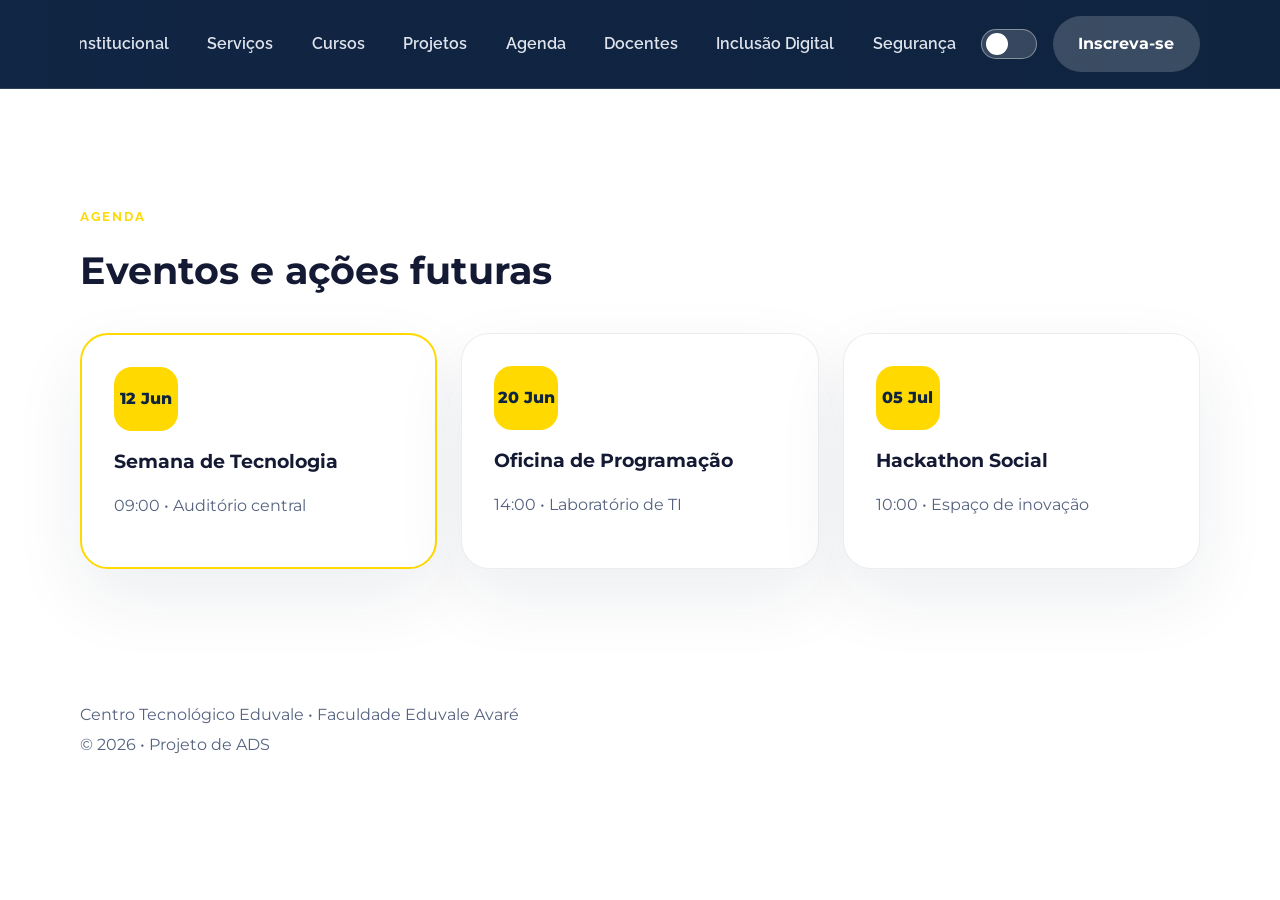
==== agenda.html @ 276365ef "first commit" ====
<!DOCTYPE html>
<html lang="pt-BR">
<head>
  <meta charset="UTF-8">
  <meta name="viewport" content="width=device-width, initial-scale=1.0">
  <title>Agenda - Centro Tecnológico Eduvale</title>
  <link rel="preconnect" href="https://fonts.googleapis.com">
  <link rel="preconnect" href="https://fonts.gstatic.com" crossorigin>
  <link href="https://fonts.googleapis.com/css2?family=Montserrat:wght@300;400;500;600;700;800&family=Raleway:wght@300;400;500;600;700&display=swap" rel="stylesheet">
  <link rel="stylesheet" href="style.css">
  <script defer src="app.js"></script>
</head>
<body>
  <div id="readingProgress" class="reading-progress"></div>
  <header class="topbar" id="topbar">
    <div class="container header-inner">
      <nav class="main-nav" aria-label="Menu principal">
        <a href="index.html">Home</a>
        <a href="institucional.html">Institucional</a>
        <a href="servicos.html">Serviços</a>
        <a href="cursos.html">Cursos</a>
        <a href="projetos.html">Projetos</a>
        <a href="agenda.html">Agenda</a>
        <a href="docentes.html">Docentes</a>
        <a href="inclusao.html">Inclusão Digital</a>
        <a href="seguranca.html">Segurança</a>
        <a href="contato.html">Contato</a>
      </nav>
      <div class="header-actions">
        <button id="darkModeBtn" class="toggle-switch" aria-label="Alternar tema"><span></span></button>
        <a href="contato.html" class="btn btn-signup">Inscreva-se</a>
      </div>
    </div>
  </header>

  <main class="main-content">
    <section class="section section-agenda container">
      <div class="section-heading">
        <span class="section-label">Agenda</span>
        <h2>Eventos e ações futuras</h2>
      </div>
      <div class="agenda-grid">
        <article class="agenda-card highlight-event">
          <span class="agenda-date">12 Jun</span>
          <h3>Semana de Tecnologia</h3>
          <p>09:00 • Auditório central</p>
        </article>
        <article class="agenda-card">
          <span class="agenda-date">20 Jun</span>
          <h3>Oficina de Programação</h3>
          <p>14:00 • Laboratório de TI</p>
        </article>
        <article class="agenda-card">
          <span class="agenda-date">05 Jul</span>
          <h3>Hackathon Social</h3>
          <p>10:00 • Espaço de inovação</p>
        </article>
      </div>
    </section>
  </main>

  <footer class="site-footer container">
    <p>Centro Tecnológico Eduvale • Faculdade Eduvale Avaré</p>
    <p>© 2026 • Projeto de ADS</p>
  </footer>
</body>
</html>
---- style.css ----
/* New layout based on the Eduvale project principal */
:root {
  --primary: #0f243f;
  --secondary: #ffd900;
  --accent: #2657a4;
  --background: #f5f8ff;
  --surface: #ffffff;
  --text: #141a33;
  --muted: #55627f;
  --border: rgba(15, 36, 63, 0.08);
  --shadow: 0 28px 70px rgba(15, 36, 63, 0.08);
}

* {
  box-sizing: border-box;
}

html {
  scroll-behavior: smooth;
  scroll-padding-top: 110px;
}

body {
  margin: 0;
  /* Primary UI font */
  font-family: 'Outfit', 'Montserrat', system-ui, -apple-system, "Segoe UI", Roboto, "Helvetica Neue", Arial, sans-serif;
  background: #ffffff;
  color: var(--text);
  line-height: 1.6;
}

/* Headings use Montserrat for stronger display */
h1, h2, h3 {
  font-family: 'Montserrat', 'Raleway', 'Outfit', system-ui, -apple-system, "Segoe UI", Roboto, Arial, sans-serif;
}

h1 {
  font-weight: 900;
}

h2, h3 {
  font-weight: 700;
}

img {
  display: block;
  max-width: 100%;
}

button,
input,
select,
textarea {
  font: inherit;
}

.container {
  width: min(1120px, calc(100% - 2rem));
  margin: 0 auto;
}

.topbar {
  position: fixed;
  inset: 0 auto auto;
  width: 100%;
  z-index: 150;
  background: linear-gradient(90deg, #112544, #0f243f);
  border-bottom: 1px solid rgba(255, 255, 255, 0.12);
  backdrop-filter: blur(15px);
}

.header-inner {
  display: flex;
  align-items: center;
  justify-content: space-between;
  gap: 1rem;
  padding: 1rem 0;
}

.main-nav {
  display: flex;
  align-items: center;
  justify-content: center;
  gap: 1.2rem;
  flex-wrap: nowrap;
  overflow-x: auto;
  white-space: nowrap;
  padding: 0.2rem 1rem;
  flex: 1 1 auto; /* allow nav to take available space and center correctly */
}

.main-nav::-webkit-scrollbar {
  display: none;
}

.main-nav a {
  min-width: max-content;
}

.main-nav a,
.sidebar-link {
  color: var(--background);
  text-decoration: none;
  font-weight: 600;
  transition: color 0.2s ease, opacity 0.2s ease;
  opacity: 0.9;
}

/* Use Raleway for navigation and small labels */
.main-nav a,
.sidebar-link,
.section-label {
  font-family: 'Raleway', 'Outfit', system-ui, -apple-system, "Segoe UI", Roboto, Arial, sans-serif;
}

/* Small home button in the top nav */
/* removed .btn-home — logo is the Home control */

/* Home button on the left of the header */
.home-link {
  display: inline-flex;
  align-items: center;
  justify-content: center;
  margin-right: 1rem;
  text-decoration: none;
  color: #fff;
  background: rgba(255,255,255,0.12);
  border: 1px solid rgba(255,255,255,0.18);
  border-radius: 999px;
  padding: 0.55rem 0.9rem;
  font-size: 0.95rem;
  font-weight: 700;
  letter-spacing: 0.04em;
  transition: background 0.2s ease, transform 0.2s ease;
  flex: 0 0 auto;
  z-index: 175;
}

.home-link:hover,
.home-link:focus-visible {
  background: rgba(255,255,255,0.2);
  transform: translateY(-1px);
}

.main-nav {
  display: flex;
  align-items: center;
  justify-content: center;
  gap: 1.2rem;
  flex-wrap: nowrap;
  overflow-x: auto;
  white-space: nowrap;
  padding: 0.2rem 0.75rem;
  flex: 1 1 auto; /* allow nav to take available space and center correctly */
  min-width: 0;
}

.main-nav a {
  min-width: max-content;
  padding: 0.35rem 0.6rem;
}


.main-nav a:hover,
.sidebar-link:hover,
.main-nav a.active,
.sidebar-link.active {
  color: #fff;
  opacity: 1;
}

.header-actions {
  display: flex;
  align-items: center;
  gap: 1rem;
}

.toggle-switch {
  width: 56px;
  height: 30px;
  border-radius: 999px;
  border: 1px solid rgba(255, 255, 255, 0.4);
  background: rgba(255, 255, 255, 0.16);
  position: relative;
  cursor: pointer;
  padding: 3px;
}

.toggle-switch span {
  content: '';
  position: absolute;
  width: 22px;
  height: 22px;
  border-radius: 50%;
  background: #fff;
  top: 50%;
  left: 4px;
  transform: translateY(-50%);
  transition: transform 0.25s ease;
}

body.dark-mode .toggle-switch span {
  transform: translate(24px, -50%);
}

.btn-signup {
  display: inline-flex;
  align-items: center;
  justify-content: center;
  padding: 0.85rem 1.5rem;
  border-radius: 999px;
  background: rgba(255, 255, 255, 0.18);
  color: #fff;
  text-decoration: none;
  font-weight: 700;
  border: 1px solid rgba(255, 255, 255, 0.25);
  transition: transform 0.2s ease, background 0.2s ease;
  white-space: nowrap;
}

.btn-signup:hover,
.btn-signup:focus-visible {
  transform: translateY(-2px);
  background: rgba(255, 255, 255, 0.28);
}

.burger-btn {
  display: none;
  border: none;
  background: none;
  color: #fff;
  font-size: 1.35rem;
  cursor: pointer;
}

.burger-btn {
  display: none;
  border: none;
  background: none;
  color: var(--primary);
  font-size: 1.35rem;
  cursor: pointer;
}

.sidebar {
  position: fixed;
  top: 0;
  left: 0;
  width: 280px;
  height: 100vh;
  background: rgba(255, 255, 255, 0.97);
  border-right: 1px solid rgba(15, 36, 63, 0.08);
  padding: 6rem 1.5rem 1.5rem;
  transform: translateX(-110%);
  transition: transform 0.3s ease;
  z-index: 160;
}

.sidebar.open {
  transform: translateX(0);
}

.sidebar-nav {
  display: grid;
  gap: 1rem;
}

.sidebar-overlay {
  position: fixed;
  inset: 0;
  background: rgba(15, 36, 63, 0.55);
  opacity: 0;
  visibility: hidden;
  transition: opacity 0.3s ease;
  z-index: 155;
}

.sidebar-overlay.open {
  opacity: 1;
  visibility: visible;
}

.reading-progress {
  position: fixed;
  top: 0;
  left: 0;
  height: 4px;
  width: 0;
  background: linear-gradient(90deg, var(--secondary), var(--accent));
  z-index: 170;
}

.intro-screen {
  position: fixed;
  inset: 0;
  display: flex;
  align-items: center;
  justify-content: center;
  background: linear-gradient(135deg, rgba(15, 36, 63, 0.94), rgba(38, 87, 164, 0.94));
  color: #fff;
  z-index: 999;
  padding: 2rem;
}

.intro-screen.hidden {
  opacity: 0;
  visibility: hidden;
  pointer-events: none;
}

.intro-content {
  max-width: 640px;
  text-align: center;
}

.hero-section {
  position: relative;
  min-height: 92vh;
  padding: 6rem 0 4rem;
  /* Background: use local image saved at images/havet1666101108.jpg */
  background-image: linear-gradient(180deg, rgba(15, 36, 63, 0.84), rgba(15, 36, 63, 0.32)), url('images/havet1666101108.jpg');
  background-size: cover;
  background-position: center;
  color: #fff;
}

  /* hero content centered via panel */
.hero-content {
  position: relative;
  z-index: 1;
  text-align: center;
  display: flex;
  align-items: center;
  justify-content: center;
}

/* centered rounded panel inside hero */
.hero-panel {
  width: min(1100px, calc(100% - 4rem));
  background: rgba(15,36,63,0.88);
  border-radius: 28px;
  padding: 3.25rem 2.25rem;
  box-shadow: 0 30px 80px rgba(15,36,63,0.45);
  border: 1px solid rgba(255,255,255,0.04);
  backdrop-filter: blur(6px);
  text-align: center;
}

/* Buttons */
.btn-primary {
  background: var(--secondary);
  color: var(--primary);
  padding: 0.85rem 1.6rem;
  border-radius: 999px;
  font-weight: 800;
  text-decoration: none;
  box-shadow: 0 10px 30px rgba(255,217,0,0.12);
}

.btn-secondary {
  background: rgba(255,255,255,0.12);
  color: #fff;
  padding: 0.75rem 1.25rem;
  border-radius: 999px;
  border: 1px solid rgba(255,255,255,0.12);
  text-decoration: none;
}

.hero-overlay {
  position: absolute;
  inset: 0;
  background: radial-gradient(circle at top left, rgba(255,255,255,0.18), transparent 30%);
}

.hero-content {
  position: relative;
  z-index: 1;
  text-align: center;
}

.eyebrow {
  display: inline-flex;
  margin-bottom: 1rem;
  color: var(--secondary);
  font-weight: 700;
  text-transform: uppercase;
  letter-spacing: 0.18em;
}

.hero-section h1 {
  margin: 0 auto 1.2rem;
  max-width: 780px;
  font-size: clamp(2.6rem, 6vw, 5rem);
  line-height: 1.02;
  font-weight: 900;
  font-family: 'Montserrat', 'Raleway', 'Outfit', system-ui, sans-serif;
  letter-spacing: -0.02em;
  text-rendering: optimizeLegibility;
  -webkit-font-smoothing: antialiased;
  -moz-osx-font-smoothing: grayscale;
}

.hero-section p {
  margin: 0 auto 2rem;
  max-width: 42rem;
  color: rgba(255,255,255,0.9);
}

.hero-actions {
  display: flex;
  justify-content: center;
  gap: 1rem;
  flex-wrap: wrap;
  margin-bottom: 2rem;
}

.hero-badges {
  display: flex;
  justify-content: center;
  gap: 0.75rem;
  flex-wrap: wrap;
}

.badge {
  background: rgba(255,255,255,0.12);
  color: #fff;
  padding: 0.75rem 1rem;
  border-radius: 999px;
  font-weight: 700;
}

.section {
  padding: 6rem 0;
}

.section-heading {
  display: grid;
  gap: 0.8rem;
  margin-bottom: 2rem;
}

.section-heading h2 {
  margin: 0;
  font-size: clamp(2rem, 3vw, 2.8rem);
}

/* Docentes grid and card styles */
.docentes-grid {
  display: grid;
  grid-template-columns: repeat(auto-fit, minmax(220px, 1fr));
  gap: 1rem;
  align-items: start;
}

.docente-card {
  display: flex;
  gap: 1rem;
  align-items: center;
  background: linear-gradient(180deg, rgba(255,255,255,0.02), rgba(255,255,255,0.01));
  padding: 1rem;
  border-radius: 12px;
  border: 1px solid rgba(15,36,63,0.06);
  transition: transform 260ms cubic-bezier(.2,.9,.2,1), box-shadow 260ms ease, background 260ms ease;
  cursor: pointer;
}

.docente-card:focus {
  outline: none;
  box-shadow: 0 8px 30px rgba(2,6,23,0.12);
  transform: translateY(-6px);
}

.docente-card .avatar {
  flex: 0 0 56px;
  height: 56px;
  border-radius: 12px;
  display: grid;
  place-items: center;
  font-weight: 800;
  color: var(--primary);
  background: linear-gradient(135deg, rgba(255,217,0,0.12), rgba(38,87,164,0.06));
  font-family: 'Montserrat', sans-serif;
}

.doc-body {
  flex: 1 1 auto;
}

.doc-name {
  margin: 0;
  font-size: 1rem;
  font-weight: 700;
}

.doc-role {
  margin: 0.15rem 0 0;
  font-size: 0.9rem;
  color: var(--muted);
}

.doc-more {
  margin-top: 0.6rem;
  color: var(--text);
  font-size: 0.92rem;
  max-height: 0;
  overflow: hidden;
  transition: max-height 300ms ease, opacity 300ms ease;
  opacity: 0;
}

.docente-card[aria-expanded="true"] {
  background: rgba(255,255,255,0.03);
}

.docente-card[aria-expanded="true"] .doc-more {
  max-height: 160px;
  opacity: 1;
}

@media (max-width: 620px) {
  .docente-card { gap: 0.75rem; padding: 0.85rem; }
  .docente-card .avatar { flex-basis: 48px; height: 48px; }
}

.section-label {
  color: var(--secondary);
  font-weight: 700;
  letter-spacing: 0.16em;
  text-transform: uppercase;
  font-size: 0.82rem;
}

.course-overview {
  background: rgba(255,255,255,0.08);
  border: 1px solid rgba(255,255,255,0.16);
  border-radius: 26px;
  padding: 2rem;
  margin-top: 1.5rem;
  color: rgba(255,255,255,0.92);
}

.course-overview p {
  margin: 0 0 1rem;
  line-height: 1.78;
}

.course-info-grid {
  display: grid;
  grid-template-columns: repeat(4, minmax(150px, 1fr));
  gap: 1rem;
  margin-top: 1.8rem;
}

.course-info-card {
  background: rgba(255,255,255,0.08);
  border: 1px solid rgba(255,255,255,0.16);
  border-radius: 24px;
  padding: 1.5rem;
  text-align: center;
}

.course-info-card h3 {
  margin: 0;
  font-size: 0.95rem;
  font-weight: 700;
  color: var(--secondary);
}

.course-info-card p {
  margin: 0.75rem 0 0;
  color: #fff;
  font-size: 0.96rem;
  line-height: 1.5;
}

.course-legal {
  display: grid;
  gap: 1rem;
  margin-top: 1.8rem;
  padding: 1.75rem;
  background: rgba(255,255,255,0.06);
  border: 1px solid rgba(255,255,255,0.14);
  border-radius: 24px;
}

.course-legal h3 {
  margin: 0 0 0.5rem;
  font-size: 1rem;
  color: var(--secondary);
}

.course-legal p {
  margin: 0;
  color: rgba(255,255,255,0.86);
  line-height: 1.65;
}

@media (max-width: 900px) {
  .course-info-grid {
    grid-template-columns: repeat(2, minmax(150px, 1fr));
  }
}

@media (max-width: 620px) {
  .course-info-grid {
    grid-template-columns: 1fr;
  }
}

.highlights-section,
.service-grid,
.course-grid,
.projects-grid,
.agenda-grid,
.docentes-grid,
.institutional-grid,
.grade-grid,
.security-grid {
  display: grid;
  gap: 1.5rem;
}

.highlights-section {
  grid-template-columns: repeat(3, minmax(220px, 1fr));
}

.highlight-card,
.service-card,
.course-card,
.project-card,
.agenda-card,
.docente-card,
.grade-card,
.glass-card,
.contact-info {
  background: var(--surface);
  border: 1px solid var(--border);
  border-radius: 28px;
  box-shadow: var(--shadow);
  padding: 2rem;
}

.highlight-card h2,
.service-card h3,
.course-card h3,
.project-card h3,
.agenda-card h3,
.docente-card h3,
.grade-card h3,
.glass-card h3 {
  margin: 0;
}

.highlight-card p,
.service-card p,
.course-card p,
.project-card p,
.agenda-card p,
.docente-card p,
.grade-card p,
.glass-card p {
  margin-top: 1rem;
  color: var(--muted);
}

.institutional-grid {
  grid-template-columns: repeat(3, minmax(240px, 1fr));
}

.institutional-details {
  display: grid;
  gap: 1.5rem;
  margin-top: 2rem;
}

.institutional-images {
  display: grid;
  gap: 1rem;
  grid-template-columns: repeat(2, minmax(0, 1fr));
}

.institutional-images img {
  width: 100%;
  aspect-ratio: 4 / 3;
  object-fit: cover;
  border-radius: 24px;
}

.service-grid,
.course-grid,
.projects-grid,
.agenda-grid,
.docentes-grid,
.security-grid,
.grade-grid {
  grid-template-columns: repeat(3, minmax(240px, 1fr));
}

.service-card,
.project-card,
.docente-card,
.course-card,
.grade-card {
  display: flex;
  flex-direction: column;
  justify-content: space-between;
}

.project-card {
  gap: 1rem;
}

.project-image {
  width: 100%;
  min-height: 180px;
  border-radius: 22px;
  background: linear-gradient(135deg, var(--accent), var(--primary));
}

.course-badge {
  display: inline-flex;
  align-items: center;
  justify-content: center;
  padding: 0.75rem 1rem;
  border-radius: 999px;
  background: var(--background);
  color: var(--text);
  font-weight: 700;
  margin-top: 1.2rem;
}

.neon-card::before {
  content: '';
  position: absolute;
  inset: -20px;
  background: radial-gradient(circle at top left, rgba(255, 217, 0, 0.2), transparent 25%);
  opacity: 0;
  transition: opacity 0.3s ease;
}

.neon-card:hover::before {
  opacity: 1;
}

.hover-lift {
  transition: transform 0.25s ease, box-shadow 0.25s ease;
}

.hover-lift:hover {
  transform: translateY(-8px);
  box-shadow: 0 30px 60px rgba(15, 36, 63, 0.12);
}

.course-filter {
  display: flex;
  flex-wrap: wrap;
  gap: 0.75rem;
  margin-bottom: 2rem;
}

.filter-tab {
  background: rgba(255,255,255,0.92);
  border: 1px solid rgba(15, 36, 63, 0.12);
  color: var(--text);
  padding: 0.9rem 1.2rem;
  border-radius: 999px;
  cursor: pointer;
  transition: all 0.25s ease;
}

.filter-tab.active,
.filter-tab:hover {
  border-color: var(--secondary);
  color: var(--primary);
  background: rgba(255, 217, 0, 0.14);
}

.grade-block {
  margin-top: 3rem;
}

.agenda-card {
  padding: 2rem;
}

.agenda-date {
  display: inline-flex;
  align-items: center;
  justify-content: center;
  width: 4rem;
  height: 4rem;
  border-radius: 18px;
  background: var(--secondary);
  color: var(--primary);
  font-weight: 800;
  margin-bottom: 1rem;
}

.highlight-event {
  border: 2px solid var(--secondary);
}

.docente-card img {
  width: 100%;
  aspect-ratio: 1 / 1;
  object-fit: cover;
  border-radius: 24px;
  margin-bottom: 1rem;
}

/* When there are no photos, center names and areas */
.no-photos .docente-card,
.no-photos .team-card {
  display: flex;
  flex-direction: column;
  align-items: center;
  text-align: center;
  padding: 1rem 0.75rem;
}

.doc-name {
  font-size: 1.05rem;
  margin: 0 0 0.35rem 0;
}

.doc-area {
  color: #334155;
  font-size: 0.95rem;
}

.inclusion-list {
  list-style: none;
  padding: 0;
  margin: 1.5rem 0;
  display: grid;
  gap: 1rem;
}

.inclusion-list li {
  padding: 1rem 1.25rem;
  border-radius: 18px;
  background: var(--surface);
  border: 1px solid var(--border);
}

.contact-block {
  display: grid;
  grid-template-columns: 1.35fr 1fr;
  gap: 2rem;
}

.contact-right {
  display: grid;
  gap: 1rem;
}

.contact-map {
  padding: 1.5rem;
}

.map-wrapper {
  width: 100%;
  border-radius: 22px;
  overflow: hidden;
  box-shadow: inset 0 0 0 1px rgba(15, 36, 63, 0.08);
}

.contact-form {
  display: grid;
  gap: 1rem;
}

label {
  font-weight: 600;
}

input,
textarea {
  width: 100%;
  border: 1px solid rgba(15, 36, 63, 0.12);
  border-radius: 18px;
  padding: 1rem 1.1rem;
  background: #fff;
  color: var(--text);
}

textarea {
  resize: vertical;
}

.form-status {
  min-height: 1.4rem;
  color: var(--primary);
  font-weight: 600;
}

.btn {
  display: inline-flex;
  align-items: center;
  justify-content: center;
  padding: 0.95rem 1.6rem;
  border-radius: 999px;
  border: none;
  cursor: pointer;
  transition: transform 0.2s ease, box-shadow 0.2s ease;
}

.btn:hover,
.btn:focus-visible {
  transform: translateY(-1px);
}

.btn-primary {
  background: var(--secondary);
  color: var(--primary);
  font-weight: 700;
}

.btn-secondary {
  background: rgba(255,255,255,0.14);
  color: #fff;
  border: 1px solid rgba(255,255,255,0.22);
}

.main-content {
  padding-top: 110px;
}

.hidden-section {
  display: none !important;
}

.site-footer {
  padding: 2rem 0 4rem;
  color: var(--muted);
}

.site-footer p {
  margin: 0.3rem 0;
}

@media (max-width: 1100px) {
  .highlights-section,
  .institutional-grid,
  .service-grid,
  .course-grid,
  .projects-grid,
  .agenda-grid,
  .docentes-grid,
  .security-grid,
  .grade-grid {
    grid-template-columns: repeat(2, minmax(220px, 1fr));
  }

  .contact-block {
    grid-template-columns: 1fr;
  }
}

@media (max-width: 900px) {
  .main-nav {
    display: none;
  }

  .burger-btn {
    display: inline-flex;
  }

  .sidebar {
    width: min(320px, 100%);
  }

  .hero-section {
    padding-top: 5rem;
    min-height: 80vh;
  }
  .site-logo img { height: 38px; }
  .hero-panel { width: calc(100% - 2rem); padding: 2.25rem 1.25rem; border-radius: 20px; }
}

@media (max-width: 820px) {
  .header-inner {
    flex-wrap: wrap;
    align-items: center;
  }

  .site-logo img { height: 36px; }

  .institutional-images,
  .service-grid,
  .course-grid,
  .highlights-section,
  .projects-grid,
  .agenda-grid,
  .docentes-grid,
  .security-grid,
  .grade-grid {
    grid-template-columns: 1fr;
  }
}

@media (max-width: 620px) {
  .topbar {
    padding: 0.85rem 0;
  }

  .hero-section h1 {
    font-size: 2.2rem;
  }

  .hero-section p {
    font-size: 1rem;
  }

  .section {
    padding: 4rem 0;
  }
  .site-logo img { height: 32px; }
  .hero-panel { padding: 1.6rem 1rem; border-radius: 16px; }
  .hero-badges { gap: 0.5rem; }
  .badge { padding: 0.5rem 0.75rem; font-size: 0.9rem; }
  .btn-signup { padding: 0.6rem 1rem; font-size: 0.95rem; }
}
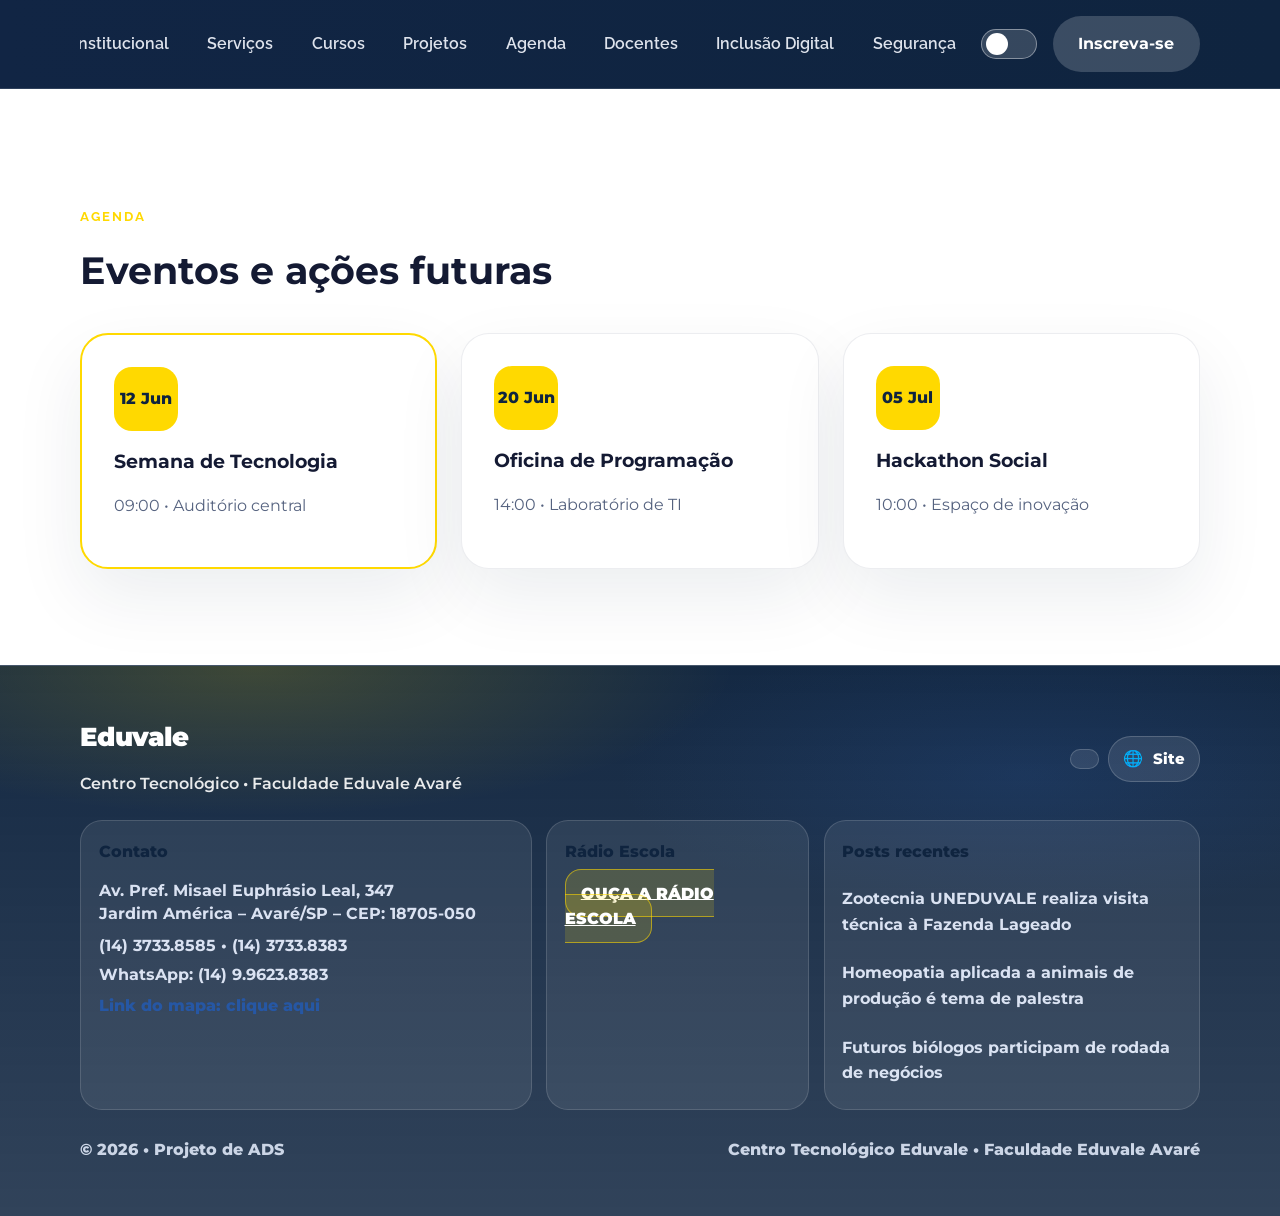
==== commit b1ccd92b: "Atualização do site" ====
--- a/agenda.html
+++ b/agenda.html
@@ -59,9 +59,53 @@
     </section>
   </main>
 
-  <footer class="site-footer container">
-    <p>Centro Tecnológico Eduvale • Faculdade Eduvale Avaré</p>
-    <p>© 2026 • Projeto de ADS</p>
+  <footer class="site-footer site-footer--compact" role="contentinfo">
+    <div class="container footer-compact-inner">
+      <div class="footer-compact-top">
+        <div class="footer-brand">
+          <div class="footer-logo" aria-hidden="true">Eduvale</div>
+          <p class="footer-tagline">Centro Tecnológico • Faculdade Eduvale Avaré</p>
+        </div>
+
+        <div class="footer-compact-actions" aria-label="Ações rápidas">
+          </a>
+          <a class="footer-cta" href="#" onclick="return false;" aria-label="Abrir WhatsApp">
+          <a class="footer-cta" href="https://www.eduvaleavare.com.br" target="_blank" rel="noopener">🌐 <span>Site</span></a>
+        </div>
+      </div>
+
+      <div class="footer-compact-grid">
+        <div class="footer-compact-card">
+          <h3 class="footer-title">Contato</h3>
+          <p class="footer-text">
+            Av. Pref. Misael Euphrásio Leal, 347<br>
+            Jardim América – Avaré/SP – CEP: 18705-050
+          </p>
+          <p class="footer-text" style="margin-top:.6rem;">(14) 3733.8585 • (14) 3733.8383</p>
+          <p class="footer-text" style="margin-top:.4rem;">WhatsApp: (14) 9.9623.8383</p>
+          <a class="footer-link" href="#" onclick="return false;" aria-label="Link do mapa">Link do mapa: clique aqui</a>
+        </div>
+
+        <div class="footer-compact-card">
+          <h3 class="footer-title">Rádio Escola</h3>
+          <a class="footer-mini-btn" href="https://www.eduvalefm.com.br/radio/" target="_blank" rel="noopener">OUÇA A RÁDIO ESCOLA</a>
+        </div>
+
+        <div class="footer-compact-card">
+          <h3 class="footer-title">Posts recentes</h3>
+          <ul class="footer-posts footer-posts--compact" aria-label="Posts recentes">
+            <li><a href="#" onclick="return false;">Zootecnia UNEDUVALE realiza visita técnica à Fazenda Lageado</a></li>
+            <li><a href="#" onclick="return false;">Homeopatia aplicada a animais de produção é tema de palestra</a></li>
+            <li><a href="#" onclick="return false;">Futuros biólogos participam de rodada de negócios</a></li>
+          </ul>
+        </div>
+      </div>
+
+      <div class="footer-bottom footer-bottom--compact">
+        <p class="footer-copy">© 2026 • Projeto de ADS</p>
+        <p class="footer-legal">Centro Tecnológico Eduvale • Faculdade Eduvale Avaré</p>
+      </div>
+    </div>
   </footer>
 </body>
 </html>
--- a/style.css
+++ b/style.css
@@ -123,17 +123,49 @@
   justify-content: center;
   margin-right: 1rem;
   text-decoration: none;
-  color: #fff;
-  background: rgba(255,255,255,0.12);
-  border: 1px solid rgba(255,255,255,0.18);
-  border-radius: 999px;
-  padding: 0.55rem 0.9rem;
-  font-size: 0.95rem;
-  font-weight: 700;
-  letter-spacing: 0.04em;
-  transition: background 0.2s ease, transform 0.2s ease;
+  background-color: #ffffff;
+  border-radius: 8px;
+  padding: 0.35rem 0.6rem;
+  transition: background 0.2s ease, transform 0.2s ease, box-shadow 0.2s ease;
   flex: 0 0 auto;
   z-index: 175;
+  height: 52px;
+  min-width: 130px;
+  box-shadow: 0 4px 12px rgba(0, 0, 0, 0.15);
+}
+
+.home-link img {
+  display: block;
+  height: 100%;
+  width: auto;
+  max-width: 120px;
+  object-fit: contain;
+
+  /* Garante visibilidade (caso algum filtro/opacidade esteja afetando) */
+  opacity: 1;
+  filter: none;
+  mix-blend-mode: normal;
+}
+
+
+.home-link:hover,
+.home-link:focus-visible {
+  background-color: #f0f0f0;
+  transform: translateY(-2px);
+  box-shadow: 0 6px 16px rgba(0, 0, 0, 0.2);
+}
+
+/* Accessibility helper */
+.sr-only {
+  position: absolute !important;
+  width: 1px;
+  height: 1px;
+  padding: 0;
+  margin: -1px;
+  overflow: hidden;
+  clip: rect(0, 0, 0, 0);
+  white-space: nowrap;
+  border: 0;
 }
 
 .home-link:hover,
@@ -199,9 +231,10 @@
   transition: transform 0.25s ease;
 }
 
-body.dark-mode .toggle-switch span {
+/* Dark mode desativado (removido para corrigir bug no cabeçario) */
+/* body.dark-mode .toggle-switch span {
   transform: translate(24px, -50%);
-}
+} */
 
 .btn-signup {
   display: inline-flex;
@@ -317,12 +350,32 @@
   position: relative;
   min-height: 92vh;
   padding: 6rem 0 4rem;
-  /* Background: use local image saved at images/havet1666101108.jpg */
-  background-image: linear-gradient(180deg, rgba(15, 36, 63, 0.84), rgba(15, 36, 63, 0.32)), url('images/havet1666101108.jpg');
+  /* Fachada com overlay mais “meio transparente” (camadas separadas) */
+  background-image: url('images/fachada.png');
   background-size: cover;
   background-position: center;
   color: #fff;
 }
+
+.hero-section::before {
+  content: '';
+  position: absolute;
+  inset: 0;
+  /* Cor + transparência pra manter os detalhes da fachada */
+  background:
+    linear-gradient(180deg, rgba(15, 36, 63, 0.78) 0%, rgba(15, 36, 63, 0.34) 55%, rgba(15, 36, 63, 0.12) 100%),
+    radial-gradient(circle at 20% 0%, rgba(255, 217, 0, 0.16), transparent 45%),
+    radial-gradient(circle at 90% 10%, rgba(38, 87, 164, 0.20), transparent 45%);
+  z-index: 0;
+}
+
+
+/* Garante que o conteúdo do hero fique acima do overlay */
+.hero-section > * {
+  position: relative;
+  z-index: 1;
+}
+
 
   /* hero content centered via panel */
 .hero-content {
@@ -371,6 +424,8 @@
   inset: 0;
   background: radial-gradient(circle at top left, rgba(255,255,255,0.18), transparent 30%);
 }
+
+/* removed inline fachada image; using hero background instead */
 
 .hero-content {
   position: relative;
@@ -640,6 +695,65 @@
   padding: 2rem;
 }
 
+/* Grade Curricular (ADS) - deixar mais “bonita” com borda azul/dourada */
+#cursos .grade-card {
+  position: relative;
+  background: rgba(255,255,255,0.98);
+  border: 1px solid rgba(15,36,63,0.12);
+  overflow: hidden;
+}
+
+#cursos .grade-card::before {
+  content: '';
+  position: absolute;
+  inset: 0;
+  border-radius: 28px;
+  padding: 1px;
+  background: linear-gradient(135deg, rgba(38,87,164,0.95), rgba(255,217,0,0.75));
+  -webkit-mask:
+    linear-gradient(#000 0 0) content-box,
+    linear-gradient(#000 0 0);
+  mask:
+    linear-gradient(#000 0 0) content-box,
+    linear-gradient(#000 0 0);
+  -webkit-mask-composite: xor;
+  mask-composite: exclude;
+  pointer-events: none;
+}
+
+#cursos .grade-card::after {
+  content: '';
+  position: absolute;
+  inset: -60px -80px auto auto;
+  width: 180px;
+  height: 180px;
+  background: radial-gradient(circle at center, rgba(255,217,0,0.20), transparent 60%);
+  transform: rotate(18deg);
+  pointer-events: none;
+}
+
+#cursos .grade-card h3 {
+  color: var(--primary);
+}
+
+#cursos .grade-card ul {
+  margin-top: 0.75rem;
+}
+
+#cursos .grade-card p {
+  margin-top: 1.1rem;
+  color: var(--muted);
+  font-weight: 700;
+}
+
+#cursos .course-legal {
+  box-shadow: var(--shadow);
+}
+
+#cursos .course-legal ul {
+  margin-top: 0.6rem;
+}
+
 .highlight-card h2,
 .service-card h3,
 .course-card h3,
@@ -686,6 +800,20 @@
   border-radius: 24px;
 }
 
+/* Textos longos no institucional (Histórico/Missão/Objetivos) */
+#institucional .institutional-details > div p,
+#institucional .institutional-details > div li {
+  color: rgba(255,255,255,0.92);
+}
+
+#institucional .institutional-details > div ul {
+  margin: 0.75rem 0 0;
+  padding-left: 1.2rem;
+  display: grid;
+  gap: 0.6rem;
+}
+
+
 .service-grid,
 .course-grid,
 .projects-grid,
@@ -931,13 +1059,374 @@
 }
 
 .site-footer {
-  padding: 2rem 0 4rem;
+  padding: 3.2rem 0 3rem;
+  color: #e8f0ff;
+  background: linear-gradient(180deg, rgba(15,36,63,0.98), rgba(15,36,63,0.86));
+  position: relative;
+  border-top: 1px solid rgba(255,255,255,0.10);
+}
+
+
+.site-footer::before {
+  content: '';
+  position: absolute;
+  inset: 0;
+  background:
+    radial-gradient(800px 250px at 20% 0%, rgba(255,217,0,0.18), transparent 60%),
+    radial-gradient(700px 240px at 80% 20%, rgba(38,87,164,0.22), transparent 58%);
+  pointer-events: none;
+}
+
+.site-footer * {
+  position: relative;
+}
+
+.footer-inner {
+  display: grid;
+  gap: 2.2rem;
+}
+
+/* Compact footer (blue, menor, mais moderno) */
+.footer-compact-inner {
+  display: grid;
+  gap: 1.2rem;
+}
+
+.footer-compact-top {
+  display: flex;
+  justify-content: space-between;
+  align-items: center;
+  gap: 1rem;
+  flex-wrap: wrap;
+}
+
+.footer-compact-actions {
+  display: flex;
+  gap: 0.6rem;
+  flex-wrap: wrap;
+}
+
+.footer-cta {
+  display: inline-flex;
+  align-items: center;
+  gap: 0.65rem;
+  padding: 0.55rem 0.85rem;
+  border-radius: 999px;
+  background: rgba(255,255,255,0.10);
+  border: 1px solid rgba(255,255,255,0.18);
+  color: #fff;
+  text-decoration: none;
+  font-weight: 800;
+  transition: transform 0.2s ease, box-shadow 0.2s ease, background 0.2s ease;
+}
+
+.footer-cta span {
+  font-size: 0.95rem;
+}
+
+.footer-cta:hover,
+.footer-cta:focus-visible {
+  transform: translateY(-2px);
+  background: rgba(255,255,255,0.16);
+  box-shadow: 0 18px 40px rgba(2,6,23,0.25);
+}
+
+.footer-compact-actions .footer-item{
+  display:none;
+}
+
+.footer-inline-email{
+  margin: 0;
+  font-weight: 900;
+  color: rgba(255,255,255,0.92);
+  font-size: 0.95rem;
+  padding: 0.25rem 0.6rem;
+  border-radius: 999px;
+  background: rgba(255,255,255,0.08);
+  border: 1px solid rgba(255,217,0,0.30);
+  box-shadow: inset 0 0 0 1px rgba(15,36,63,0.18);
+  transition: transform 0.2s ease, background 0.2s ease, box-shadow 0.2s ease;
+}
+
+.footer-inline-email:hover,
+.footer-inline-email:focus-visible{
+  transform: translateY(-2px);
+  background: rgba(255,217,0,0.16);
+  box-shadow: 0 16px 40px rgba(255,217,0,0.12);
+}
+
+.footer-compact-actions{
+  align-items: center;
+}
+
+
+.footer-compact-grid {
+  display: grid;
+  grid-template-columns: 1.2fr 0.7fr 1fr;
+  gap: 0.9rem;
+}
+
+.footer-compact-card {
+  background: rgba(255,255,255,0.08);
+  border: 1px solid rgba(255,255,255,0.14);
+  border-radius: 22px;
+  padding: 1.1rem 1.1rem;
+}
+
+.footer-title {
+  color: #fff;
+}
+
+.footer-compact-card .footer-text {
+  color: rgba(232,240,255,0.92);
+  font-weight: 700;
+  margin: 0.2rem 0;
+}
+
+.footer-mini-btn {
+  width: 100%;
+  padding: 0.85rem 0.95rem;
+  border-radius: 16px;
+  border: 1px solid rgba(255,217,0,0.55);
+  background: rgba(255,217,0,0.15);
+  color: #fff;
+  font-weight: 900;
+  cursor: pointer;
+  transition: transform 0.2s ease, background 0.2s ease, box-shadow 0.2s ease;
+}
+
+.footer-mini-btn:hover,
+.footer-mini-btn:focus-visible {
+  transform: translateY(-2px);
+  background: rgba(255,217,0,0.22);
+  box-shadow: 0 18px 40px rgba(255,217,0,0.12);
+}
+
+.footer-posts--compact {
+  margin-top: 0.6rem;
+}
+
+.footer-posts--compact li {
+  margin: 0.35rem 0;
+}
+
+.footer-posts--compact li a {
+  color: rgba(232,240,255,0.92) !important;
+}
+
+.footer-bottom--compact {
+  margin-top: 0.2rem;
+}
+
+.footer-bottom--compact .footer-copy,
+.footer-bottom--compact .footer-legal {
+  color: rgba(232,240,255,0.85);
+  font-weight: 800;
+}
+
+.footer-compact-inner .footer-logo,
+.footer-compact-inner .footer-tagline {
+  color: #fff;
+}
+
+.footer-compact-inner .footer-tagline {
+  opacity: 0.9;
+}
+
+@media (max-width: 900px) {
+  .footer-compact-grid {
+    grid-template-columns: 1fr;
+  }
+}
+
+
+.footer-brand {
+  display: flex;
+  flex-direction: column;
+  gap: 0.5rem;
+}
+
+.footer-logo {
+  font-family: 'Montserrat', 'Raleway', system-ui, sans-serif;
+  font-weight: 900;
+  letter-spacing: -0.02em;
+  color: var(--primary);
+  font-size: 1.6rem;
+}
+
+.footer-tagline {
+  margin: 0;
+  font-weight: 600;
+  color: rgba(85,98,127,0.95);
+}
+
+.footer-columns {
+  display: grid;
+  grid-template-columns: 1.1fr 1fr 0.9fr;
+  gap: 1.6rem;
+  align-items: start;
+}
+
+.footer-col {
+  background: rgba(255,255,255,0.88);
+  border: 1px solid rgba(15,36,63,0.08);
+  border-radius: 24px;
+  padding: 1.6rem;
+  box-shadow: 0 24px 60px rgba(15,36,63,0.06);
+}
+
+.footer-title {
+  margin: 0 0 1rem;
+  font-size: 1rem;
+  color: var(--primary);
+  font-weight: 800;
+}
+
+.footer-item {
+  display: flex;
+  gap: 0.75rem;
+  align-items: flex-start;
+  margin: 0.85rem 0;
+}
+
+.footer-icon {
+  width: 34px;
+  height: 34px;
+  display: inline-flex;
+  align-items: center;
+  justify-content: center;
+  border-radius: 12px;
+  background: rgba(38,87,164,0.08);
+  border: 1px solid rgba(38,87,164,0.16);
+  flex: 0 0 auto;
+}
+
+.footer-text {
+  margin: 0;
+  font-weight: 600;
+  color: rgba(20,26,51,0.85);
+  line-height: 1.4;
+}
+
+.footer-link {
+  display: inline-flex;
+  align-items: center;
+  gap: 0.6rem;
+  margin-top: 0.25rem;
+  font-weight: 800;
+  color: var(--accent);
+  text-decoration: none;
+}
+
+.footer-link:hover,
+.footer-link:focus-visible {
+  text-decoration: underline;
+}
+
+.footer-links {
+  display: flex;
+  flex-wrap: wrap;
+  gap: 0.65rem;
+}
+
+.footer-chip {
+  display: inline-flex;
+  padding: 0.65rem 0.9rem;
+  border-radius: 999px;
+  background: rgba(38,87,164,0.08);
+  border: 1px solid rgba(38,87,164,0.16);
+  color: var(--primary);
+  font-weight: 800;
+  text-decoration: none;
+  transition: transform 0.2s ease, box-shadow 0.2s ease;
+}
+
+.footer-chip:hover,
+.footer-chip:focus-visible {
+  transform: translateY(-2px);
+  box-shadow: 0 16px 40px rgba(2,6,23,0.10);
+}
+
+.footer-posts {
+  margin: 1rem 0 0;
+  padding: 0;
+  list-style: none;
+  display: grid;
+  gap: 0.75rem;
+}
+
+.footer-posts li a {
+  color: rgba(20,26,51,0.84);
+  font-weight: 700;
+  text-decoration: none;
+}
+
+.footer-posts li a:hover,
+.footer-posts li a:focus-visible {
+  text-decoration: underline;
+}
+
+.footer-nav {
+  display: grid;
+  gap: 0.75rem;
+}
+
+.footer-nav a {
+  color: rgba(20,26,51,0.84);
+  font-weight: 800;
+  text-decoration: none;
+}
+
+.footer-nav a:hover,
+.footer-nav a:focus-visible {
+  text-decoration: underline;
+  color: var(--accent);
+}
+
+.footer-bottom {
+  display: flex;
+  gap: 1rem;
+  justify-content: space-between;
+  align-items: center;
+  flex-wrap: wrap;
   color: var(--muted);
+}
+
+.footer-copy {
+  margin: 0;
+  font-weight: 700;
+}
+
+.footer-legal {
+  margin: 0;
+  font-weight: 700;
+  color: rgba(85,98,127,0.95);
+}
+
+@media (max-width: 900px) {
+  .footer-columns {
+    grid-template-columns: 1fr;
+  }
+
+  .footer-bottom {
+    justify-content: flex-start;
+  }
+}
+
+@media (max-width: 620px) {
+  .site-footer {
+    padding: 2.2rem 0 2.2rem;
+  }
+
+  .footer-col {
+    padding: 1.3rem;
+  }
 }
 
 .site-footer p {
   margin: 0.3rem 0;
 }
+
 
 @media (max-width: 1100px) {
   .highlights-section,
@@ -958,12 +1447,15 @@
 }
 
 @media (max-width: 900px) {
+  /* Mobile: manter o layout limpo, deixando o menu de 3 pontos controlar a navegação */
   .main-nav {
     display: none;
   }
 
   .burger-btn {
     display: inline-flex;
+    align-items: center;
+    justify-content: center;
   }
 
   .sidebar {
@@ -977,6 +1469,7 @@
   .site-logo img { height: 38px; }
   .hero-panel { width: calc(100% - 2rem); padding: 2.25rem 1.25rem; border-radius: 20px; }
 }
+
 
 @media (max-width: 820px) {
   .header-inner {
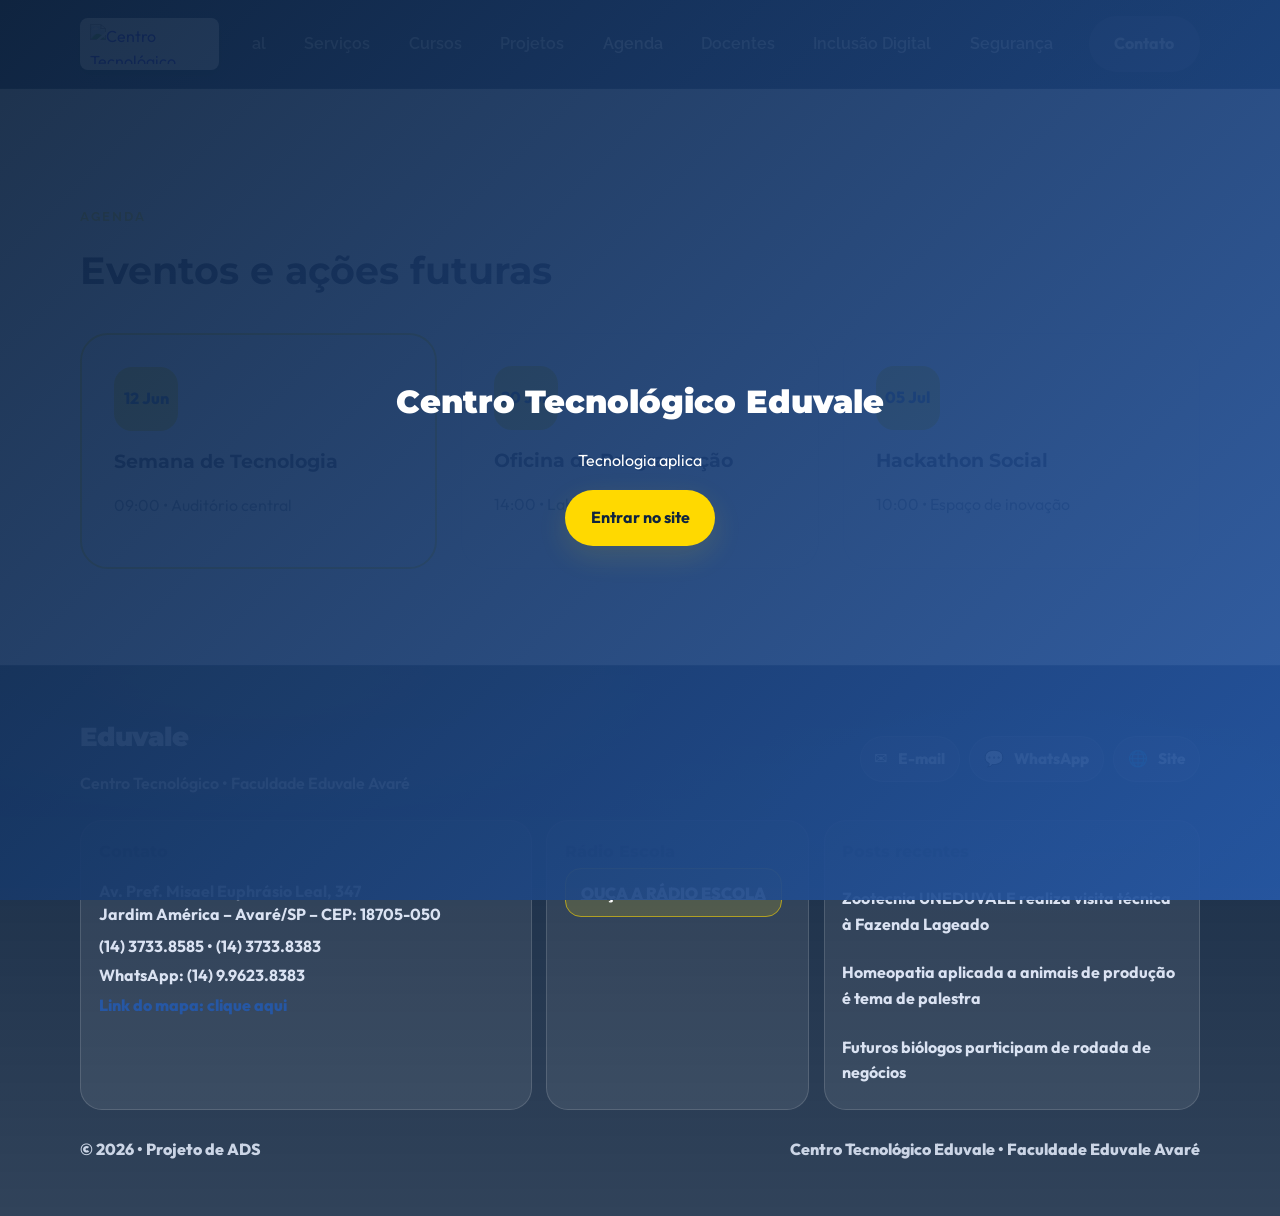
==== commit 973f783e: "Padronização de HTMLs" ====
--- a/agenda.html
+++ b/agenda.html
@@ -3,38 +3,68 @@
 <head>
   <meta charset="UTF-8">
   <meta name="viewport" content="width=device-width, initial-scale=1.0">
-  <title>Agenda - Centro Tecnológico Eduvale</title>
+  <title>Centro Tecnológico Eduvale</title>
   <link rel="preconnect" href="https://fonts.googleapis.com">
   <link rel="preconnect" href="https://fonts.gstatic.com" crossorigin>
-  <link href="https://fonts.googleapis.com/css2?family=Montserrat:wght@300;400;500;600;700;800&family=Raleway:wght@300;400;500;600;700&display=swap" rel="stylesheet">
+  <link href="https://fonts.googleapis.com/css2?family=Outfit:wght@300;400;600;700&family=Montserrat:wght@600;700;800;900&family=Raleway:wght@300;400;500;600;700&display=swap" rel="stylesheet">
   <link rel="stylesheet" href="style.css">
   <script defer src="app.js"></script>
 </head>
 <body>
   <div id="readingProgress" class="reading-progress"></div>
+
   <header class="topbar" id="topbar">
     <div class="container header-inner">
+      <a href="#home" class="home-link" aria-label="Home">
+        <img src="images/logo.png" alt="Centro Tecnológico Eduvale" loading="lazy">
+      </a>
+
       <nav class="main-nav" aria-label="Menu principal">
-        <a href="index.html">Home</a>
-        <a href="institucional.html">Institucional</a>
-        <a href="servicos.html">Serviços</a>
-        <a href="cursos.html">Cursos</a>
-        <a href="projetos.html">Projetos</a>
-        <a href="agenda.html">Agenda</a>
-        <a href="docentes.html">Docentes</a>
-        <a href="inclusao.html">Inclusão Digital</a>
-        <a href="seguranca.html">Segurança</a>
-        <a href="contato.html">Contato</a>
+        <a href="#institucional">Institucional</a>
+        <a href="#servicos">Serviços</a>
+        <a href="#cursos">Cursos</a>
+        <a href="#projetos">Projetos</a>
+        <a href="#agenda">Agenda</a>
+        <a href="#docentes">Docentes</a>
+        <a href="#inclusao">Inclusão Digital</a>
+        <a href="#seguranca">Segurança</a>
+        <a href="#contato">Contato</a>
       </nav>
+
       <div class="header-actions">
-        <button id="darkModeBtn" class="toggle-switch" aria-label="Alternar tema"><span></span></button>
-        <a href="contato.html" class="btn btn-signup">Inscreva-se</a>
+        <div aria-hidden="true" style="display:none"></div>
+        <a href="#contato" class="btn btn-signup">Contato</a>
+        <button id="burgerBtn" class="burger-btn" aria-label="Abrir menu" aria-controls="sidebar" aria-expanded="false">☰</button>
       </div>
     </div>
   </header>
 
+  <div id="sidebar" class="sidebar closed" aria-hidden="true" role="navigation">
+    <nav class="sidebar-nav">
+      <a href="#institucional" class="sidebar-link">Institucional</a>
+      <a href="#servicos" class="sidebar-link">Serviços</a>
+      <a href="#cursos" class="sidebar-link">Cursos</a>
+      <a href="#projetos" class="sidebar-link">Projetos</a>
+      <a href="#agenda" class="sidebar-link">Agenda</a>
+      <a href="#docentes" class="sidebar-link">Docentes</a>
+      <a href="#inclusao" class="sidebar-link">Inclusão</a>
+      <a href="#seguranca" class="sidebar-link">Segurança</a>
+      <a href="#contato" class="sidebar-link">Contato</a>
+    </nav>
+  </div>
+
+  <div id="sidebarOverlay" class="sidebar-overlay"></div>
+
+  <div id="introScreen" class="intro-screen">
+    <div class="intro-content">
+      <h1>Centro Tecnológico Eduvale</h1>
+      <p id="typingText"></p>
+      <button class="btn btn-primary" onclick="hideIntro()">Entrar no site</button>
+    </div>
+  </div>
+
   <main class="main-content">
-    <section class="section section-agenda container">
+    <section id="agenda" class="section section-agenda container">
       <div class="section-heading">
         <span class="section-label">Agenda</span>
         <h2>Eventos e ações futuras</h2>
@@ -68,9 +98,15 @@
         </div>
 
         <div class="footer-compact-actions" aria-label="Ações rápidas">
+          <a class="footer-cta" href="mailto:comercial@eduvaleavare.com.br">
+            ✉️ <span>E-mail</span>
           </a>
           <a class="footer-cta" href="#" onclick="return false;" aria-label="Abrir WhatsApp">
-          <a class="footer-cta" href="https://www.eduvaleavare.com.br" target="_blank" rel="noopener">🌐 <span>Site</span></a>
+            💬 <span>WhatsApp</span>
+          </a>
+          <a class="footer-cta" href="https://www.eduvaleavare.com.br" target="_blank" rel="noopener">
+            🌐 <span>Site</span>
+          </a>
         </div>
       </div>
 
@@ -109,3 +145,4 @@
   </footer>
 </body>
 </html>
+
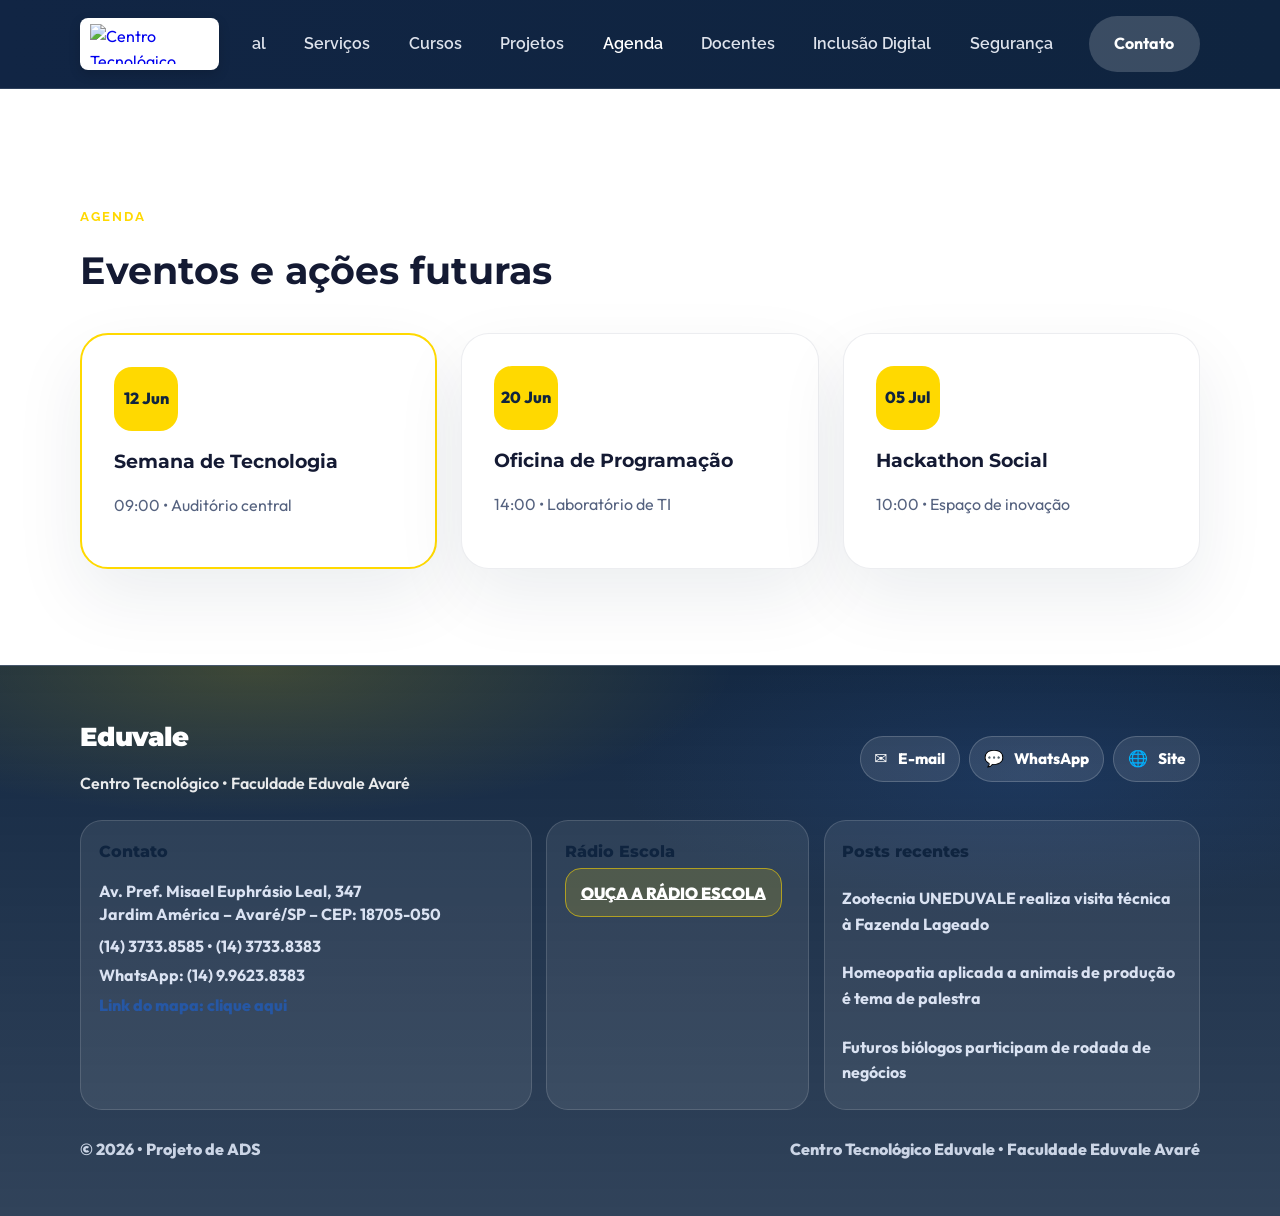
==== commit b3412968: "Atualização geral introScreen e legibilidade institucional" ====
--- a/agenda.html
+++ b/agenda.html
@@ -10,7 +10,7 @@
   <link rel="stylesheet" href="style.css">
   <script defer src="app.js"></script>
 </head>
-<body>
+<body class="page-interna">
   <div id="readingProgress" class="reading-progress"></div>
 
   <header class="topbar" id="topbar">
--- a/style.css
+++ b/style.css
@@ -340,6 +340,13 @@
   visibility: hidden;
   pointer-events: none;
 }
+
+/* Intro: evitar tapar o conteúdo em páginas internas */
+.page-interna #introScreen {
+  display: none !important;
+}
+
+
 
 .intro-content {
   max-width: 640px;
@@ -800,11 +807,21 @@
   border-radius: 24px;
 }
 
-/* Textos longos no institucional (Histórico/Missão/Objetivos) */
+/* Textos longos no institucional (Histórico/Missão/Objetivos)
+   Garante legibilidade e evita que algum container fique invisível por contraste. */
 #institucional .institutional-details > div p,
 #institucional .institutional-details > div li {
-  color: rgba(255,255,255,0.92);
-}
+  color: #111111;
+  font-size: 1rem;
+  line-height: 1.75;
+}
+
+#institucional .institutional-details {
+  color: #111111;
+}
+
+
+
 
 #institucional .institutional-details > div ul {
   margin: 0.75rem 0 0;
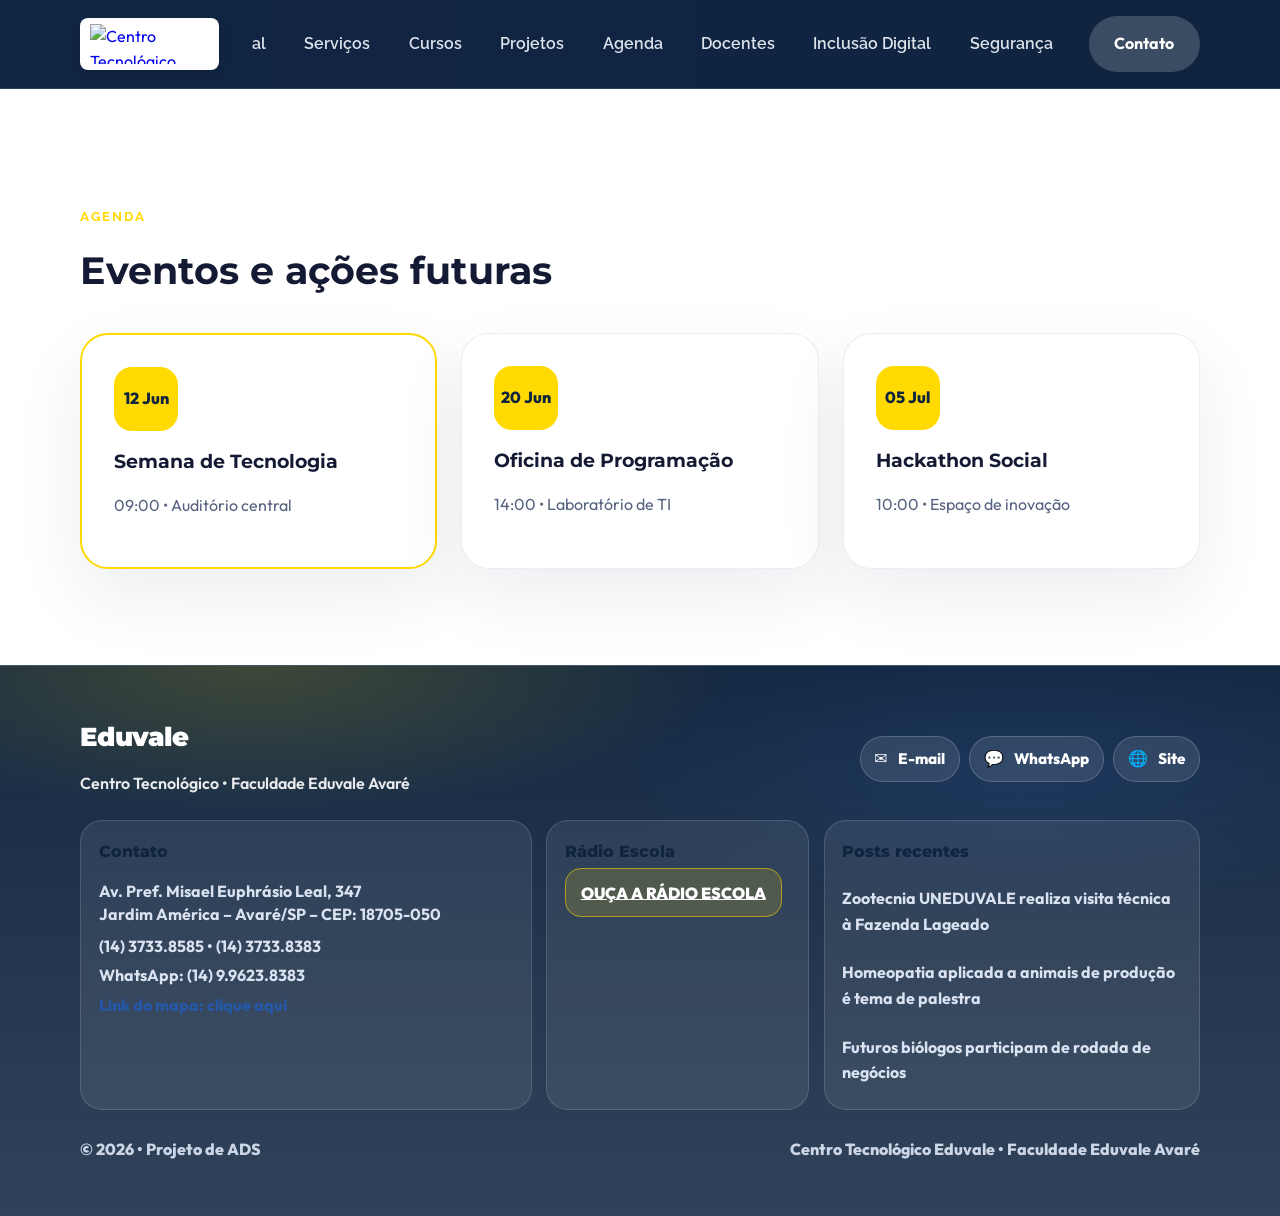
==== commit 614b72f0: "fix: navegação entre páginas e ajustes de layout" ====
--- a/agenda.html
+++ b/agenda.html
@@ -19,21 +19,21 @@
         <img src="images/logo.png" alt="Centro Tecnológico Eduvale" loading="lazy">
       </a>
 
-      <nav class="main-nav" aria-label="Menu principal">
-        <a href="#institucional">Institucional</a>
-        <a href="#servicos">Serviços</a>
-        <a href="#cursos">Cursos</a>
-        <a href="#projetos">Projetos</a>
-        <a href="#agenda">Agenda</a>
-        <a href="#docentes">Docentes</a>
-        <a href="#inclusao">Inclusão Digital</a>
-        <a href="#seguranca">Segurança</a>
-        <a href="#contato">Contato</a>
+  <nav class="main-nav" aria-label="Menu principal">
+        <a href="institucional.html">Institucional</a>
+        <a href="servicos.html">Serviços</a>
+        <a href="cursos.html">Cursos</a>
+        <a href="projetos.html">Projetos</a>
+        <a href="agenda.html">Agenda</a>
+        <a href="docentes.html">Docentes</a>
+        <a href="inclusao.html">Inclusão Digital</a>
+        <a href="seguranca.html">Segurança</a>
+        <a href="contato.html">Contato</a>
       </nav>
 
       <div class="header-actions">
         <div aria-hidden="true" style="display:none"></div>
-        <a href="#contato" class="btn btn-signup">Contato</a>
+        <a href="contato.html" class="btn btn-signup">Contato</a>
         <button id="burgerBtn" class="burger-btn" aria-label="Abrir menu" aria-controls="sidebar" aria-expanded="false">☰</button>
       </div>
     </div>
@@ -41,15 +41,15 @@
 
   <div id="sidebar" class="sidebar closed" aria-hidden="true" role="navigation">
     <nav class="sidebar-nav">
-      <a href="#institucional" class="sidebar-link">Institucional</a>
-      <a href="#servicos" class="sidebar-link">Serviços</a>
-      <a href="#cursos" class="sidebar-link">Cursos</a>
-      <a href="#projetos" class="sidebar-link">Projetos</a>
-      <a href="#agenda" class="sidebar-link">Agenda</a>
-      <a href="#docentes" class="sidebar-link">Docentes</a>
-      <a href="#inclusao" class="sidebar-link">Inclusão</a>
-      <a href="#seguranca" class="sidebar-link">Segurança</a>
-      <a href="#contato" class="sidebar-link">Contato</a>
+      <a href="institucional.html" class="sidebar-link">Institucional</a>
+      <a href="servicos.html" class="sidebar-link">Serviços</a>
+      <a href="cursos.html" class="sidebar-link">Cursos</a>
+      <a href="projetos.html" class="sidebar-link">Projetos</a>
+      <a href="agenda.html" class="sidebar-link">Agenda</a>
+      <a href="docentes.html" class="sidebar-link">Docentes</a>
+      <a href="inclusao.html" class="sidebar-link">Inclusão</a>
+      <a href="seguranca.html" class="sidebar-link">Segurança</a>
+      <a href="contato.html" class="sidebar-link">Contato</a>
     </nav>
   </div>
 
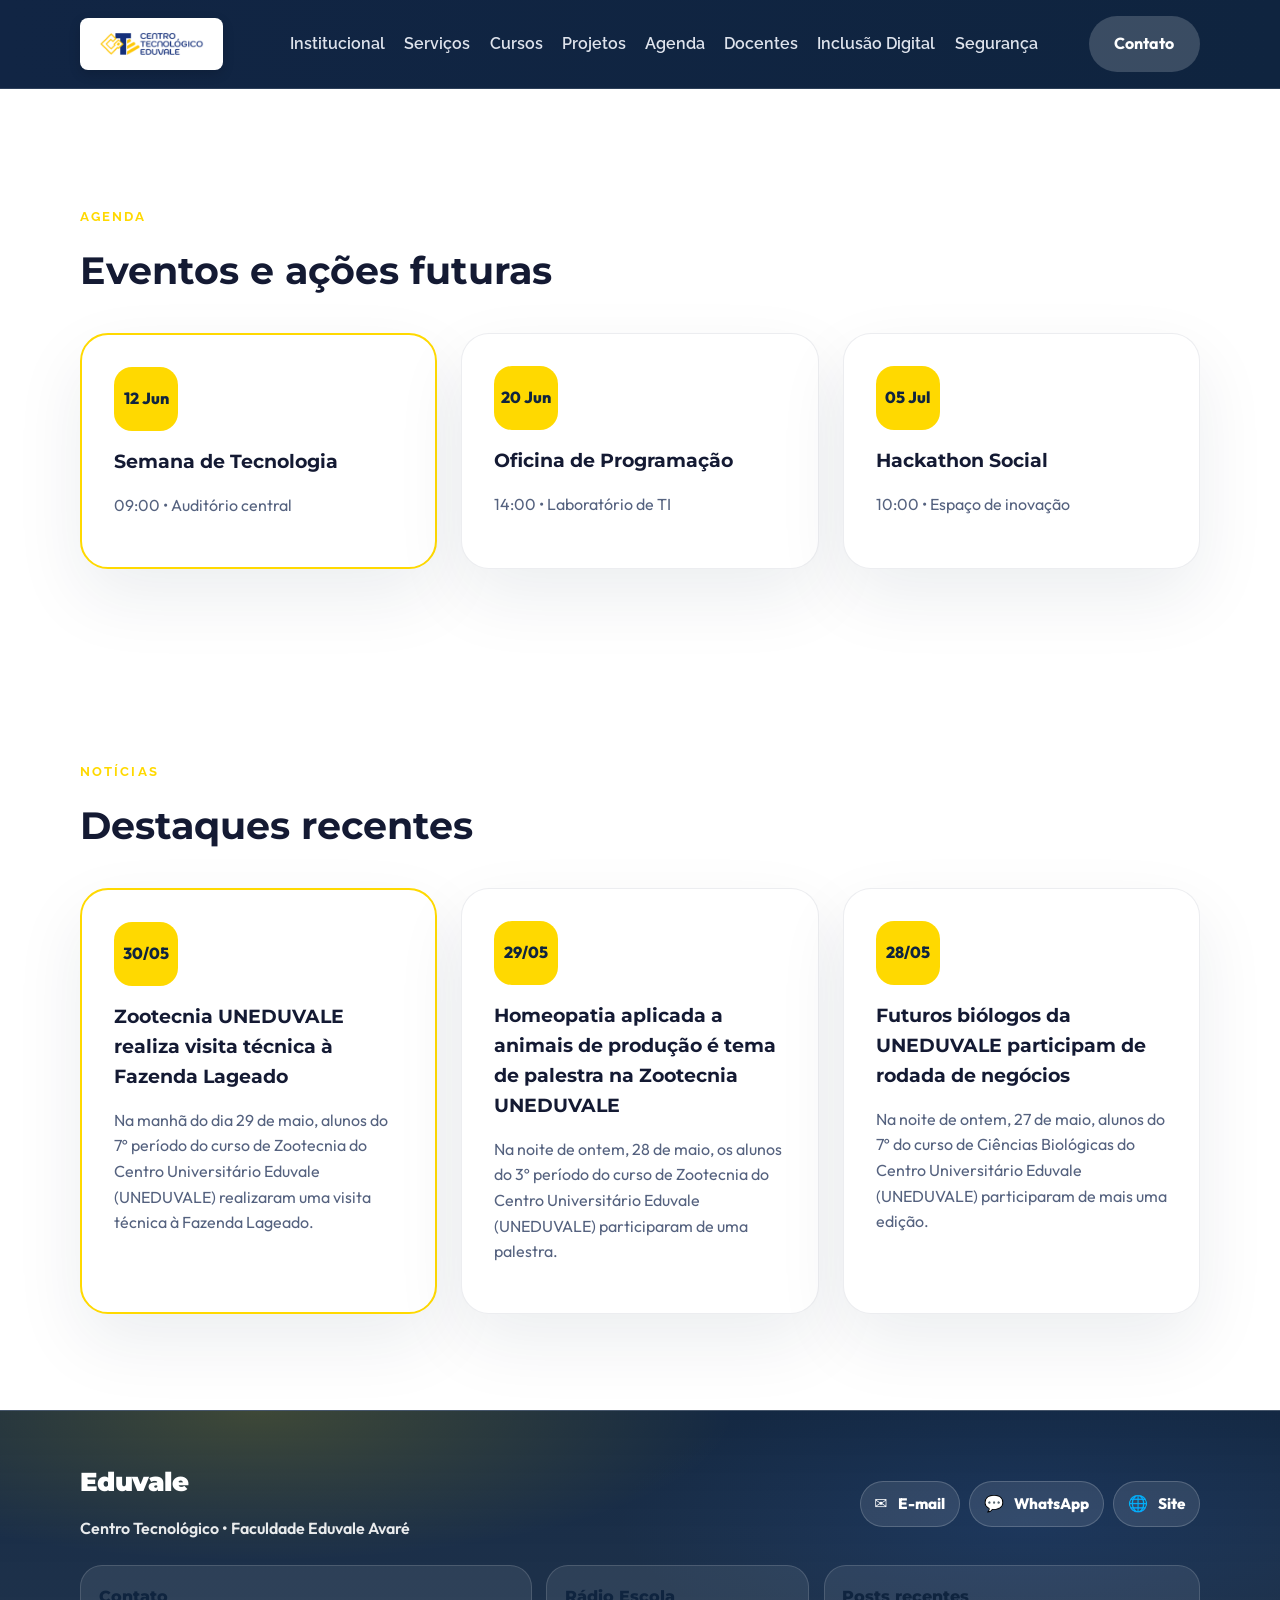
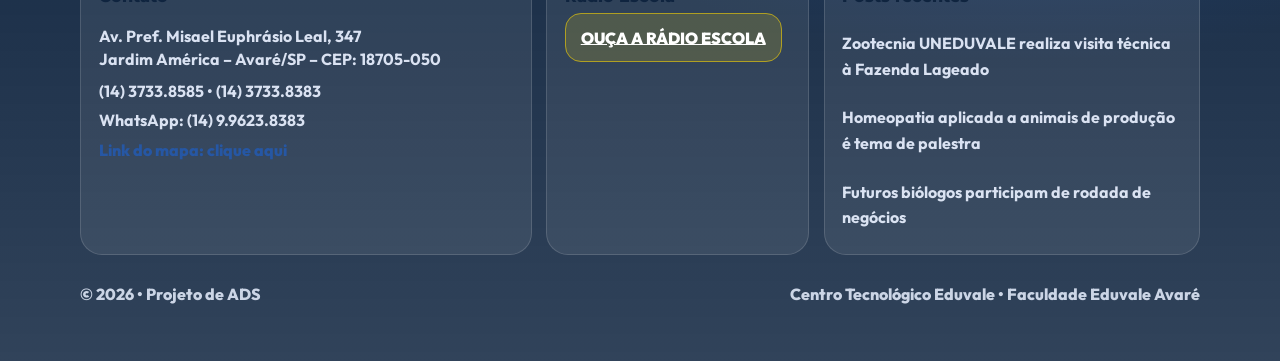
==== commit 4cf27f90: "Atualiza conteúdo e imagens das páginas do projeto" ====
--- a/agenda.html
+++ b/agenda.html
@@ -28,7 +28,6 @@
         <a href="docentes.html">Docentes</a>
         <a href="inclusao.html">Inclusão Digital</a>
         <a href="seguranca.html">Segurança</a>
-        <a href="contato.html">Contato</a>
       </nav>
 
       <div class="header-actions">
@@ -40,6 +39,12 @@
   </header>
 
   <div id="sidebar" class="sidebar closed" aria-hidden="true" role="navigation">
+    <div class="sidebar-top">
+      <a href="index.html" class="home-link sidebar-logo" aria-label="Home">
+        <img src="images/logo.png" alt="Centro Tecnológico Eduvale" loading="lazy">
+      </a>
+      <button class="sidebar-close" aria-label="Fechar menu">✕</button>
+    </div>
     <nav class="sidebar-nav">
       <a href="institucional.html" class="sidebar-link">Institucional</a>
       <a href="servicos.html" class="sidebar-link">Serviços</a>
@@ -87,6 +92,31 @@
         </article>
       </div>
     </section>
+
+    <section id="noticias" class="section section-agenda container">
+      <div class="section-heading">
+        <span class="section-label">Notícias</span>
+        <h2>Destaques recentes</h2>
+      </div>
+      <div class="agenda-grid">
+        <article class="agenda-card highlight-event">
+          <span class="agenda-date">30/05</span>
+          <h3>Zootecnia UNEDUVALE realiza visita técnica à Fazenda Lageado</h3>
+          <p>Na manhã do dia 29 de maio, alunos do 7º período do curso de Zootecnia do Centro Universitário Eduvale (UNEDUVALE) realizaram uma visita técnica à Fazenda Lageado.</p>
+        </article>
+        <article class="agenda-card">
+          <span class="agenda-date">29/05</span>
+          <h3>Homeopatia aplicada a animais de produção é tema de palestra na Zootecnia UNEDUVALE</h3>
+          <p>Na noite de ontem, 28 de maio, os alunos do 3º período do curso de Zootecnia do Centro Universitário Eduvale (UNEDUVALE) participaram de uma palestra.</p>
+        </article>
+        <article class="agenda-card">
+          <span class="agenda-date">28/05</span>
+          <h3>Futuros biólogos da UNEDUVALE participam de rodada de negócios</h3>
+          <p>Na noite de ontem, 27 de maio, alunos do 7º do curso de Ciências Biológicas do Centro Universitário Eduvale (UNEDUVALE) participaram de mais uma edição.</p>
+        </article>
+      </div>
+    </section>
+
   </main>
 
   <footer class="site-footer site-footer--compact" role="contentinfo">
--- a/style.css
+++ b/style.css
@@ -61,7 +61,9 @@
 
 .topbar {
   position: fixed;
-  inset: 0 auto auto;
+  top: 0;
+  left: 0;
+  right: 0;
   width: 100%;
   z-index: 150;
   background: linear-gradient(90deg, #112544, #0f243f);
@@ -75,6 +77,7 @@
   justify-content: space-between;
   gap: 1rem;
   padding: 1rem 0;
+  flex-wrap: wrap;
 }
 
 .main-nav {
@@ -85,8 +88,10 @@
   flex-wrap: nowrap;
   overflow-x: auto;
   white-space: nowrap;
-  padding: 0.2rem 1rem;
-  flex: 1 1 auto; /* allow nav to take available space and center correctly */
+  padding: 0.2rem 0.75rem;
+  flex: 1 1 auto;
+  min-width: 0;
+  margin: 0 1rem;
 }
 
 .main-nav::-webkit-scrollbar {
@@ -125,20 +130,27 @@
   text-decoration: none;
   background-color: #ffffff;
   border-radius: 8px;
-  padding: 0.35rem 0.6rem;
+  padding: 0.25rem 0.5rem;
   transition: background 0.2s ease, transform 0.2s ease, box-shadow 0.2s ease;
   flex: 0 0 auto;
-  z-index: 175;
   height: 52px;
-  min-width: 130px;
+  min-width: 0;
+  max-width: 160px;
+  overflow: hidden;
   box-shadow: 0 4px 12px rgba(0, 0, 0, 0.15);
+  position: relative;
+  left: auto;
+  top: auto;
+  transform: none;
+  z-index: 220;
 }
 
 .home-link img {
   display: block;
-  height: 100%;
+  height: auto;
+  max-height: 100%;
   width: auto;
-  max-width: 120px;
+  max-width: 140px;
   object-fit: contain;
 
   /* Garante visibilidade (caso algum filtro/opacidade esteja afetando) */
@@ -151,8 +163,8 @@
 .home-link:hover,
 .home-link:focus-visible {
   background-color: #f0f0f0;
-  transform: translateY(-2px);
-  box-shadow: 0 6px 16px rgba(0, 0, 0, 0.2);
+  transform: translateY(-2px) scale(1.01);
+  box-shadow: 0 6px 12px rgba(0, 0, 0, 0.12);
 }
 
 /* Accessibility helper */
@@ -168,31 +180,6 @@
   border: 0;
 }
 
-.home-link:hover,
-.home-link:focus-visible {
-  background: rgba(255,255,255,0.2);
-  transform: translateY(-1px);
-}
-
-.main-nav {
-  display: flex;
-  align-items: center;
-  justify-content: center;
-  gap: 1.2rem;
-  flex-wrap: nowrap;
-  overflow-x: auto;
-  white-space: nowrap;
-  padding: 0.2rem 0.75rem;
-  flex: 1 1 auto; /* allow nav to take available space and center correctly */
-  min-width: 0;
-}
-
-.main-nav a {
-  min-width: max-content;
-  padding: 0.35rem 0.6rem;
-}
-
-
 .main-nav a:hover,
 .sidebar-link:hover,
 .main-nav a.active,
@@ -205,6 +192,13 @@
   display: flex;
   align-items: center;
   gap: 1rem;
+  flex-wrap: wrap;
+  justify-content: flex-end;
+  min-width: 0;
+}
+
+.header-actions > * {
+  min-width: 0;
 }
 
 .toggle-switch {
@@ -266,15 +260,6 @@
   cursor: pointer;
 }
 
-.burger-btn {
-  display: none;
-  border: none;
-  background: none;
-  color: var(--primary);
-  font-size: 1.35rem;
-  cursor: pointer;
-}
-
 .sidebar {
   position: fixed;
   top: 0;
@@ -286,11 +271,111 @@
   padding: 6rem 1.5rem 1.5rem;
   transform: translateX(-110%);
   transition: transform 0.3s ease;
-  z-index: 160;
+  z-index: 220;
+  pointer-events: auto;
+}
+
+/* Explicit closed state to avoid class conflicts when both 'closed' and 'open' are present */
+.sidebar.closed {
+  transform: translateX(-110%) !important;
 }
 
 .sidebar.open {
-  transform: translateX(0);
+  transform: translateX(0) !important;
+}
+
+/* Sidebar visual styles to match site theme and ensure links are readable */
+.sidebar {
+  color: var(--text);
+  background: var(--surface);
+}
+
+.sidebar-nav {
+  display: block;
+  padding: 0;
+  margin: 0;
+}
+
+.sidebar-link {
+  display: block;
+  color: var(--text);
+  text-decoration: none;
+  padding: 0.6rem 0.5rem;
+  border-radius: 8px;
+  font-weight: 600;
+  position: relative;
+  z-index: 221;
+  pointer-events: auto;
+}
+
+.sidebar-link:hover,
+.sidebar-link:focus {
+  background: rgba(15,36,63,0.04);
+  color: var(--primary);
+}
+
+/* Mobile: fullscreen sidebar style (slide from left, full-width menu list) */
+@media (max-width: 900px) {
+  .sidebar {
+    top: 0;
+    left: 0;
+    width: 100%;
+    height: 100vh;
+    transform: translateX(-100%);
+    padding: 0;
+    background: var(--surface);
+    box-shadow: 0 20px 60px rgba(15,36,63,0.15);
+    border-right: none;
+  }
+
+  .sidebar.open {
+    transform: translateX(0);
+  }
+
+  .sidebar-top {
+    display: flex;
+    align-items: center;
+    justify-content: space-between;
+    gap: 1rem;
+    padding: 0.75rem 1rem;
+    background: linear-gradient(90deg, #112544, #0f243f);
+    color: #fff;
+  }
+
+  .sidebar-logo img {
+    height: 34px;
+    width: auto;
+    display: block;
+  }
+
+  .sidebar-close {
+    background: none;
+    border: none;
+    color: #fff;
+    font-size: 1.4rem;
+    cursor: pointer;
+  }
+
+  .sidebar-nav {
+    margin: 0;
+    padding: 0.25rem 0;
+  }
+
+  .sidebar-link {
+    display: block;
+    background: #fff;
+    color: var(--text);
+    padding: 1rem 1rem;
+    border-bottom: 1px solid rgba(15,36,63,0.06);
+    font-weight: 600;
+  }
+
+  .sidebar-link:hover,
+  .sidebar-link:focus {
+    background: rgba(15,36,63,0.02);
+    color: var(--primary);
+  }
+
 }
 
 .sidebar-nav {
@@ -305,12 +390,14 @@
   opacity: 0;
   visibility: hidden;
   transition: opacity 0.3s ease;
-  z-index: 155;
+  z-index: 180;
+  pointer-events: none;
 }
 
 .sidebar-overlay.open {
   opacity: 1;
   visibility: visible;
+  pointer-events: auto;
 }
 
 .reading-progress {
@@ -506,6 +593,15 @@
   font-size: clamp(2rem, 3vw, 2.8rem);
 }
 
+/* Larger subtitle for course pages */
+.subtitle {
+  font-size: 1.125rem; /* larger than default */
+  font-weight: 700;
+  color: #000000;
+  margin-top: 0.6rem;
+  line-height: 1.4;
+}
+
 /* Docentes grid and card styles */
 .docentes-grid {
   display: grid;
@@ -604,6 +700,15 @@
 .course-overview p {
   margin: 0 0 1rem;
   line-height: 1.78;
+}
+
+.course-overview-image {
+  display: block;
+  width: 100%;
+  max-width: 680px;
+  border-radius: 24px;
+  margin: 0 0 1.5rem;
+  object-fit: cover;
 }
 
 .course-info-grid {
@@ -862,6 +967,14 @@
   background: linear-gradient(135deg, var(--accent), var(--primary));
 }
 
+.project-image img {
+  display: block;
+  width: 100%;
+  height: 100%;
+  object-fit: cover;
+  border-radius: 22px; /* match parent */
+}
+
 .course-badge {
   display: inline-flex;
   align-items: center;
@@ -874,6 +987,10 @@
   margin-top: 1.2rem;
 }
 
+.neon-card {
+  position: relative;
+}
+
 .neon-card::before {
   content: '';
   position: absolute;
@@ -881,19 +998,38 @@
   background: radial-gradient(circle at top left, rgba(255, 217, 0, 0.2), transparent 25%);
   opacity: 0;
   transition: opacity 0.3s ease;
+  pointer-events: none;
 }
 
 .neon-card:hover::before {
-  opacity: 1;
+  opacity: 0;
 }
 
 .hover-lift {
+  transform: translateY(0);
   transition: transform 0.25s ease, box-shadow 0.25s ease;
+  will-change: transform, box-shadow;
 }
 
 .hover-lift:hover {
-  transform: translateY(-8px);
-  box-shadow: 0 30px 60px rgba(15, 36, 63, 0.12);
+  transform: translateY(-4px);
+  box-shadow: 0 22px 40px rgba(15, 36, 63, 0.12);
+}
+
+.link-secondary {
+  display: inline-flex;
+  color: var(--primary);
+  text-decoration: underline;
+  font-weight: 700;
+  cursor: pointer;
+  position: relative;
+  z-index: 1;
+}
+
+.link-secondary:hover,
+.link-secondary:focus-visible {
+  color: var(--accent);
+  text-decoration: underline;
 }
 
 .course-filter {
@@ -1458,6 +1594,10 @@
     grid-template-columns: repeat(2, minmax(220px, 1fr));
   }
 
+  .institutional-images {
+    grid-template-columns: 1fr;
+  }
+
   .contact-block {
     grid-template-columns: 1fr;
   }
@@ -1479,12 +1619,51 @@
     width: min(320px, 100%);
   }
 
+  .header-inner {
+    justify-content: space-between;
+    gap: 0.75rem;
+  }
+
+  .header-actions {
+    width: auto;
+    flex: 0 1 auto;
+    justify-content: flex-end;
+  }
+
+  .btn-signup {
+    flex-shrink: 0;
+  }
+
+  .home-link {
+    flex-shrink: 0;
+  }
+
+  .topbar {
+    padding: 0.85rem 0;
+  }
+
   .hero-section {
     padding-top: 5rem;
     min-height: 80vh;
   }
-  .site-logo img { height: 38px; }
+  .home-link img { height: 38px; }
   .hero-panel { width: calc(100% - 2rem); padding: 2.25rem 1.25rem; border-radius: 20px; }
+
+  .institutional-details {
+    display: block;
+  }
+
+  .institutional-grid,
+  .service-grid,
+  .course-grid,
+  .highlights-section,
+  .projects-grid,
+  .agenda-grid,
+  .docentes-grid,
+  .security-grid,
+  .grade-grid {
+    grid-template-columns: 1fr;
+  }
 }
 
 
@@ -1494,7 +1673,7 @@
     align-items: center;
   }
 
-  .site-logo img { height: 36px; }
+  .home-link img { height: 36px; }
 
   .institutional-images,
   .service-grid,
@@ -1525,7 +1704,7 @@
   .section {
     padding: 4rem 0;
   }
-  .site-logo img { height: 32px; }
+  .home-link img { height: 32px; }
   .hero-panel { padding: 1.6rem 1rem; border-radius: 16px; }
   .hero-badges { gap: 0.5rem; }
   .badge { padding: 0.5rem 0.75rem; font-size: 0.9rem; }
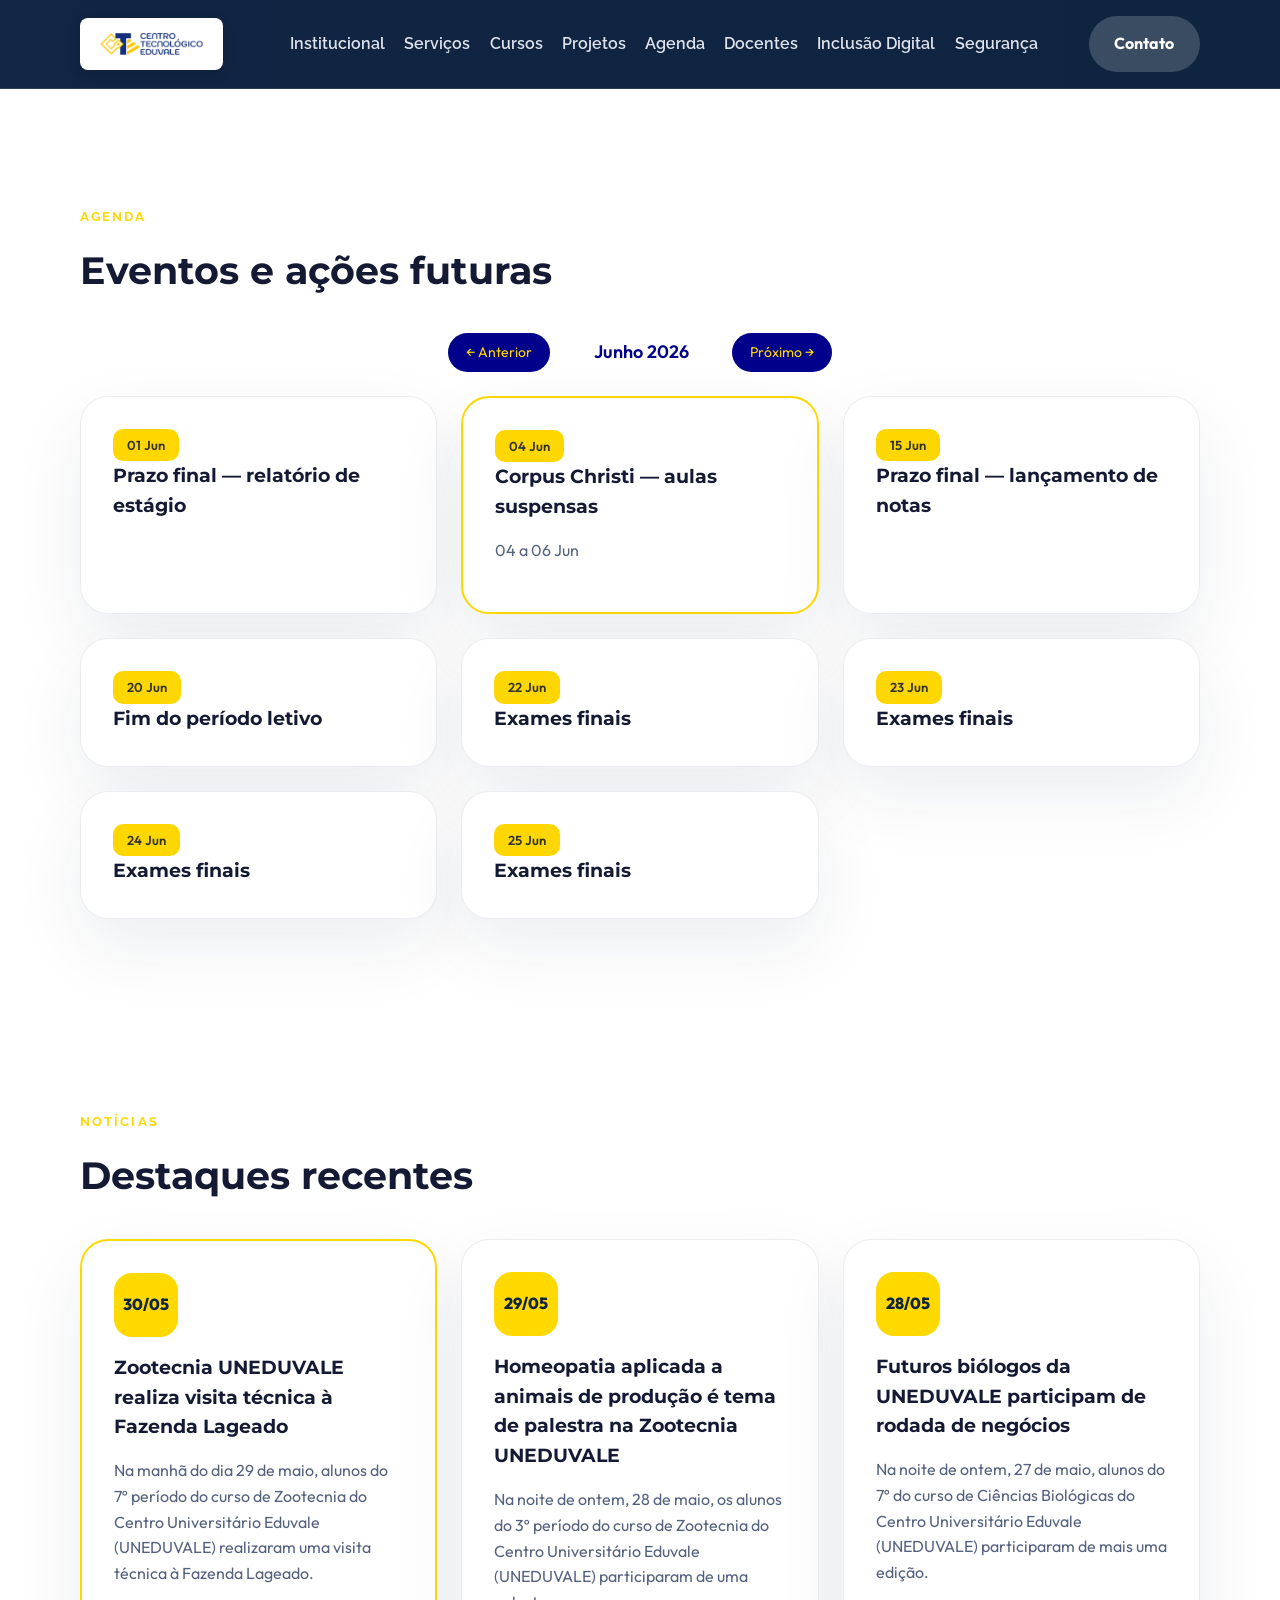
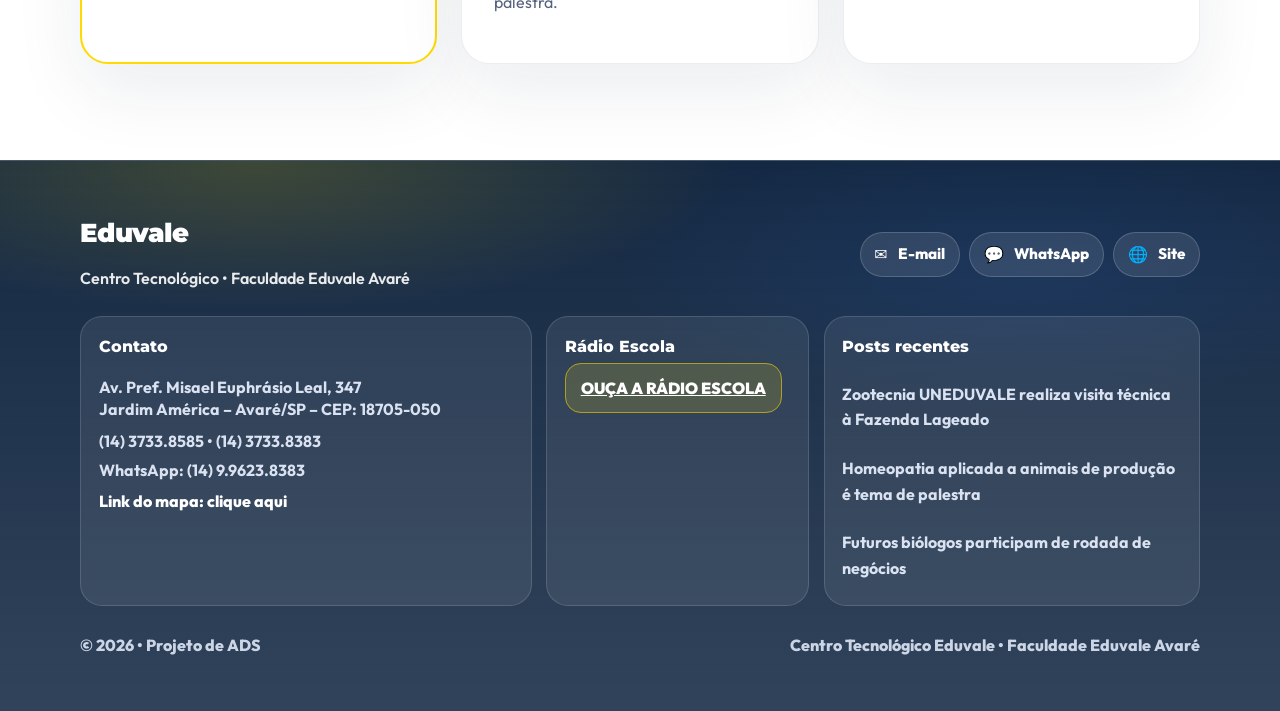
==== commit ff47d6d0: "feat: agenda dinâmica com navegação por mês e borda dourada em todos os cards" ====
--- a/agenda.html
+++ b/agenda.html
@@ -15,9 +15,10 @@
 
   <header class="topbar" id="topbar">
     <div class="container header-inner">
-      <a href="#home" class="home-link" aria-label="Home">
+      <a href="index.html" class="home-link" aria-label="Home">
         <img src="images/logo.png" alt="Centro Tecnológico Eduvale" loading="lazy">
       </a>
+
 
   <nav class="main-nav" aria-label="Menu principal">
         <a href="institucional.html">Institucional</a>
@@ -74,24 +75,14 @@
         <span class="section-label">Agenda</span>
         <h2>Eventos e ações futuras</h2>
       </div>
-      <div class="agenda-grid">
-        <article class="agenda-card highlight-event">
-          <span class="agenda-date">12 Jun</span>
-          <h3>Semana de Tecnologia</h3>
-          <p>09:00 • Auditório central</p>
-        </article>
-        <article class="agenda-card">
-          <span class="agenda-date">20 Jun</span>
-          <h3>Oficina de Programação</h3>
-          <p>14:00 • Laboratório de TI</p>
-        </article>
-        <article class="agenda-card">
-          <span class="agenda-date">05 Jul</span>
-          <h3>Hackathon Social</h3>
-          <p>10:00 • Espaço de inovação</p>
-        </article>
+      <div class="agenda-nav" role="navigation" aria-label="Navegação de meses">
+        <button id="agendaBtnAnterior" class="agenda-nav-btn">← Anterior</button>
+        <span id="agendaMesTitulo" class="agenda-mes-titulo" aria-live="polite"></span>
+        <button id="agendaBtnProximo" class="agenda-nav-btn">Próximo →</button>
       </div>
+      <div id="agendaGrid" class="agenda-grid" aria-live="polite"></div>
     </section>
+
 
     <section id="noticias" class="section section-agenda container">
       <div class="section-heading">
--- a/style.css
+++ b/style.css
@@ -1326,6 +1326,15 @@
   padding: 1.1rem 1.1rem;
 }
 
+.footer-compact-card h3,
+.footer-compact-card p,
+.footer-compact-card a,
+.footer-compact-card ul,
+.footer-compact-card li {
+  color: #ffffff;
+}
+
+
 .footer-title {
   color: #fff;
 }
@@ -1710,3 +1719,69 @@
   .badge { padding: 0.5rem 0.75rem; font-size: 0.9rem; }
   .btn-signup { padding: 0.6rem 1rem; font-size: 0.95rem; }
 }
+
+/* ================================================================
+   AGENDA DINÂMICA â€” estilos de navegação por mês
+   ================================================================ */
+.agenda-nav {
+  display:flex;
+  align-items:center;
+  justify-content:center;
+  gap:16px;
+  margin-bottom:24px;
+}
+
+.agenda-nav-btn {
+  background:#00008B;
+  color:#FFD700;
+  border:none;
+  padding:8px 18px;
+  border-radius:20px;
+  font-size:14px;
+  font-family:inherit;
+  cursor:pointer;
+  transition:background 0.2s,color 0.2s;
+}
+
+.agenda-nav-btn:hover {
+  background:#FFD700;
+  color:#00008B;
+}
+
+.agenda-nav-btn:disabled {
+  opacity:0.35;
+  cursor:not-allowed;
+  pointer-events:none;
+}
+
+.agenda-mes-titulo {
+  font-size:18px;
+  font-weight:600;
+  color:#00008B;
+  min-width:150px;
+  text-align:center;
+}
+
+.agenda-data {
+  display:inline-flex;
+  align-items:center;
+  background:#FFD700;
+  border-radius:10px;
+  padding:6px 14px;
+  font-size:13px;
+  font-weight:600;
+  color:#333;
+  align-self:flex-start;
+}
+
+.agenda-card.destaque {
+  border:2px solid #FFD700;
+}
+
+.agenda-vazia {
+  text-align:center;
+  color:#999;
+  padding:2rem;
+  grid-column:1/-1;
+}
+
